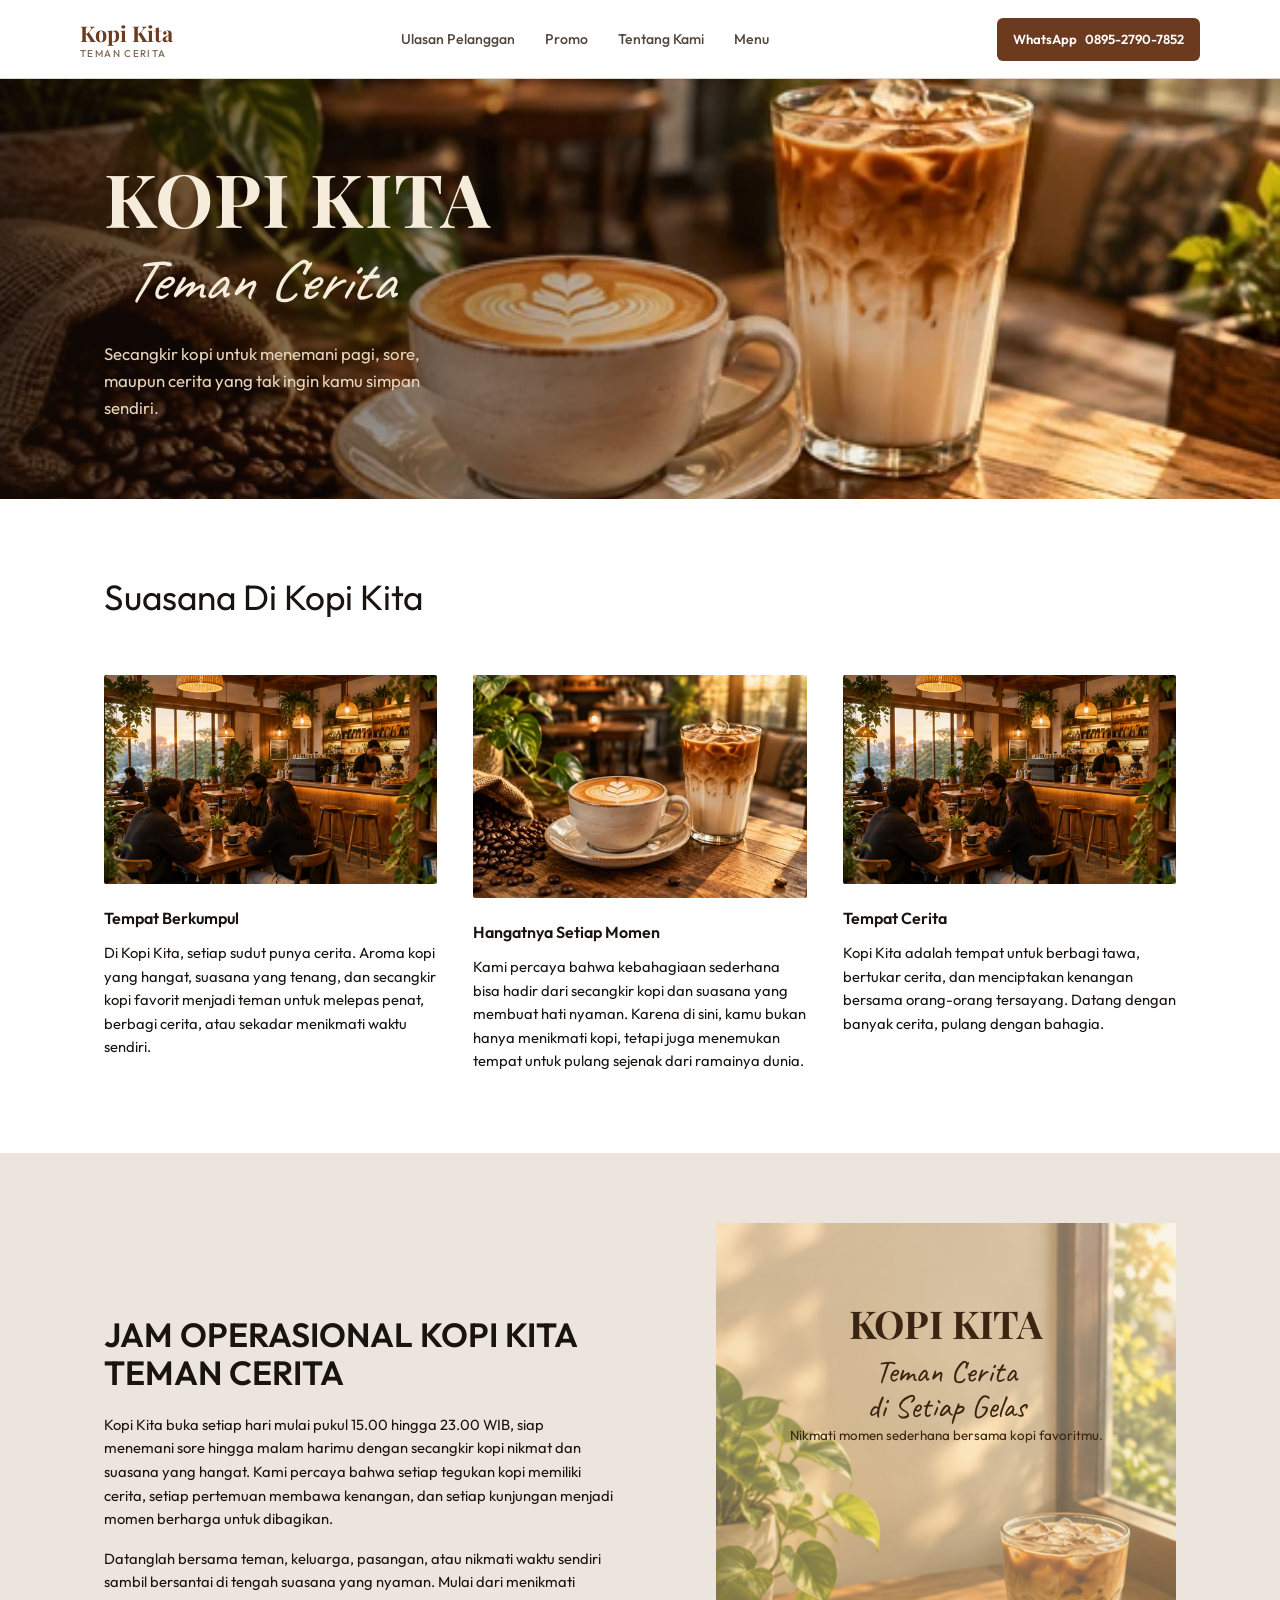
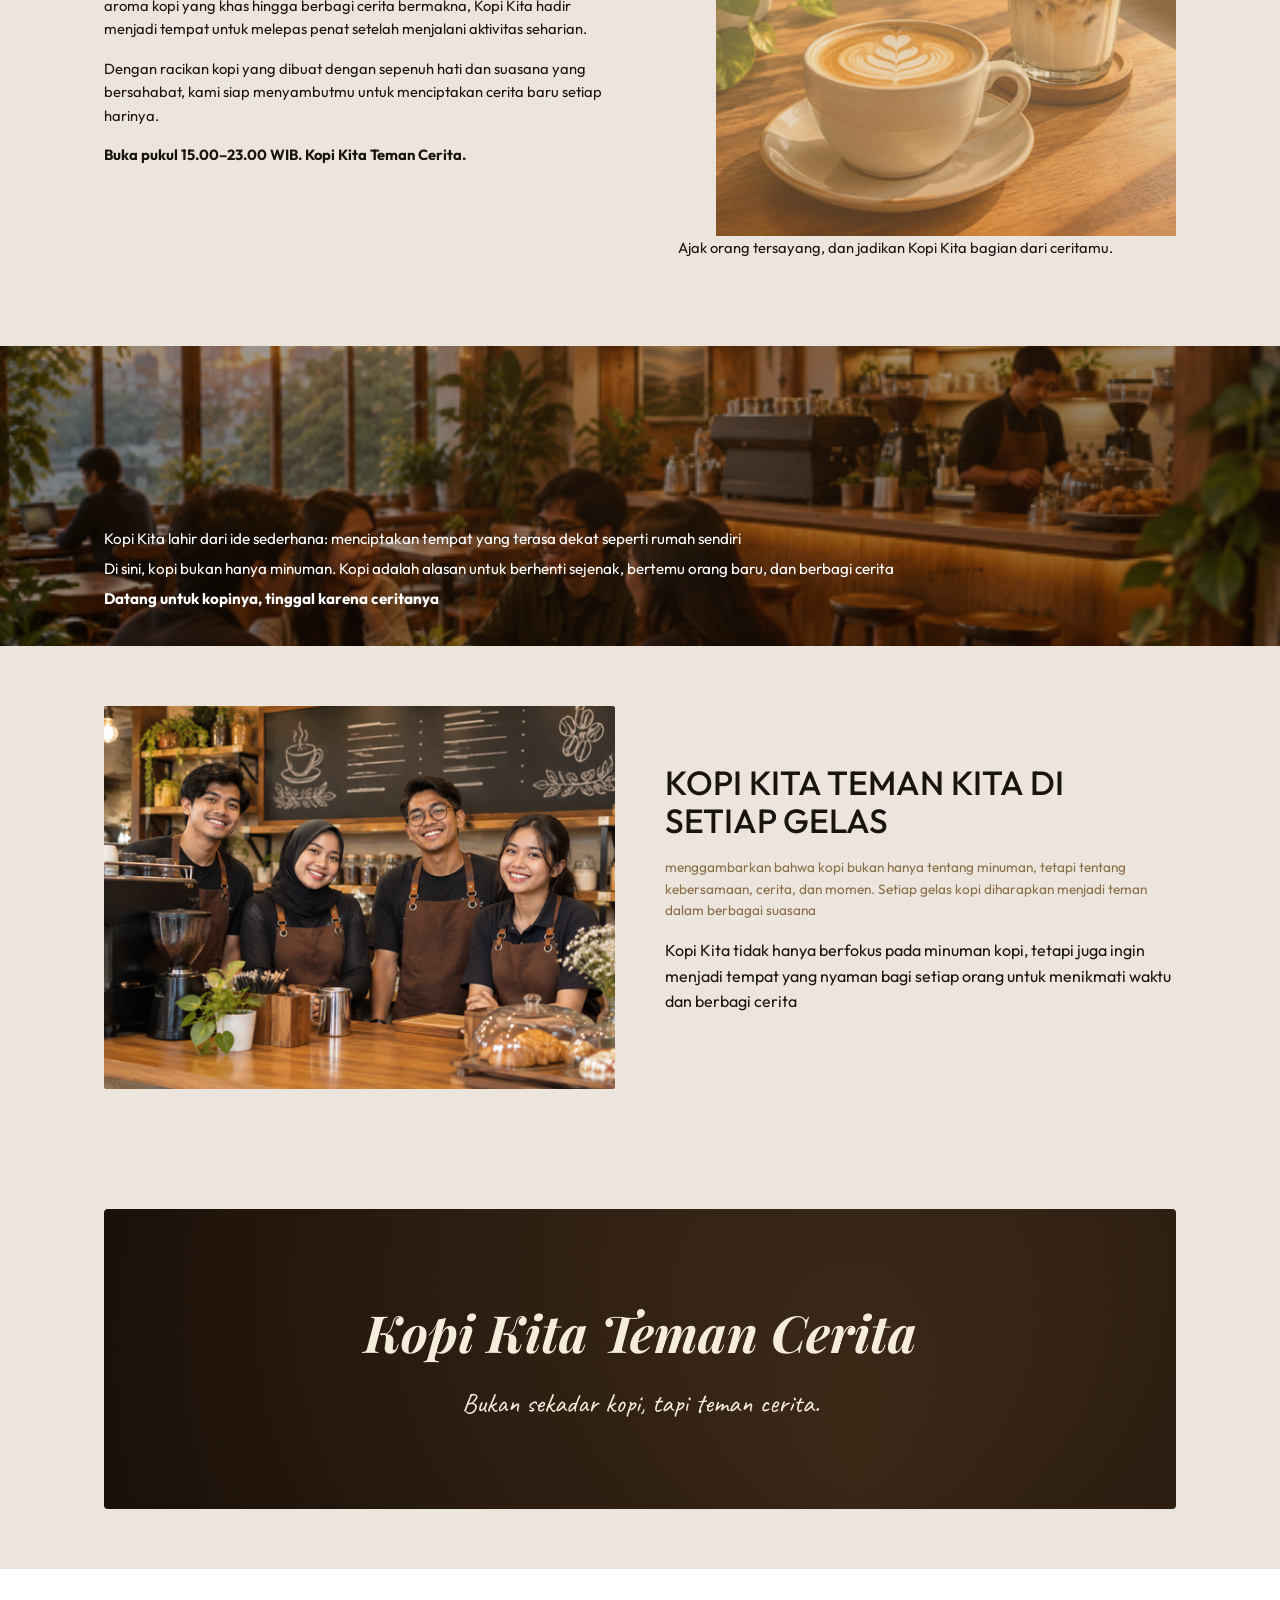
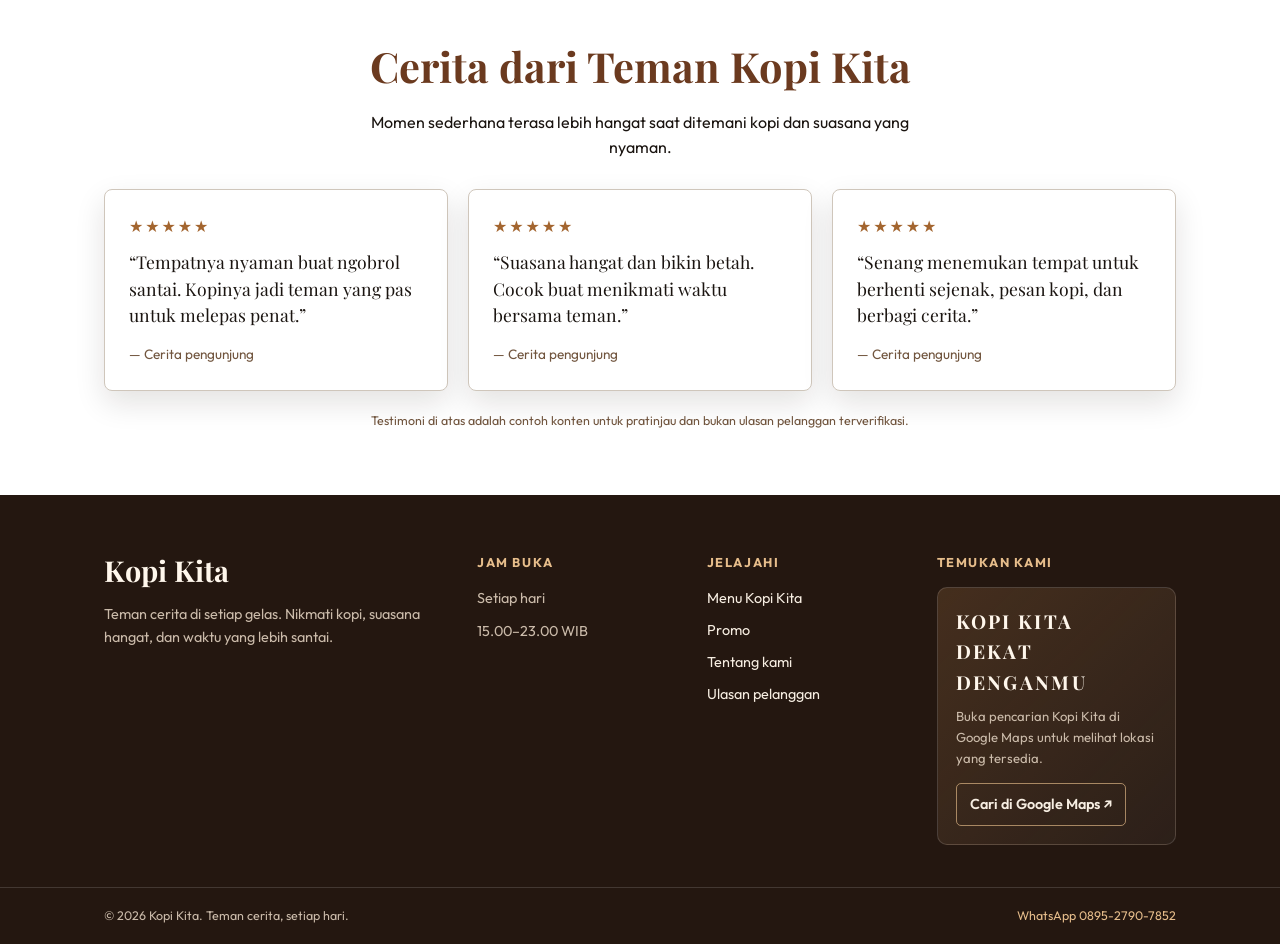
==== index.html @ 1ad18de4 "Add Kopi Kita website Co-authored-by: Copilot <223556219+Copilot@users.noreply.github.com>" ====
<!DOCTYPE html>
<html lang="id">
<head>
<meta charset="utf-8">
<meta name="viewport" content="width=device-width, initial-scale=1, viewport-fit=cover">
<title>Kopi Kita – Teman Cerita</title>
<link href="https://fonts.googleapis.com/css2?family=Outfit:wght@400;500;600&family=Playfair+Display:wght@600;700&family=Caveat:wght@500;600&display=swap" rel="stylesheet">
<style>
:root {
  --bg: #ffffff;
  --ink: #1a1410;
  --sand: #ebe5dd;
  --brown: #6b3a1f;
  --mocha: #a58a80;
  --cream: #f3ead8;
  --tan: #d9a65f;
  --line: #cfc6bb;
  --shadow: rgba(24, 13, 8, 0.12);
}

* {
  box-sizing: border-box;
}

html {
  scroll-behavior: smooth;
  scroll-padding-top: env(safe-area-inset-top, 0px);
}

body {
  margin: 0;
  background: var(--bg);
  color: var(--ink);
  font-family: 'Outfit', system-ui, sans-serif;
  line-height: 1.6;
}

a {
  color: inherit;
}

img {
  display: block;
  max-width: 100%;
}

.wrap {
  max-width: 1120px;
  margin: 0 auto;
  padding: 0 24px;
}

.site-header {
  position: sticky;
  top: 0;
  z-index: 20;
  padding: 0 24px;
  border-bottom: 1px solid rgba(207, 198, 187, 0.7);
  background: rgba(255, 255, 255, 0.96);
  box-shadow: 0 8px 24px rgba(35, 24, 16, 0.06);
  backdrop-filter: blur(14px);
}

.header-inner {
  display: flex;
  align-items: center;
  justify-content: space-between;
  gap: 28px;
  max-width: 1120px;
  min-height: 78px;
  margin: 0 auto;
}

.logo {
  color: var(--brown);
  font-family: 'Playfair Display', serif;
  font-size: 1.35rem;
  font-weight: 700;
  text-decoration: none;
  white-space: nowrap;
}

.logo span {
  display: block;
  margin-top: -5px;
  color: #806b57;
  font-family: 'Outfit', system-ui, sans-serif;
  font-size: 0.62rem;
  font-weight: 500;
  letter-spacing: 0.14em;
  text-transform: uppercase;
}

.site-nav {
  display: flex;
  align-items: center;
  justify-content: center;
  gap: 6px;
}

.site-nav a {
  padding: 9px 12px;
  border-radius: 6px;
  color: #51463c;
  font-size: 0.88rem;
  font-weight: 500;
  text-decoration: none;
  transition: background-color 180ms ease, color 180ms ease;
}

.site-nav a:hover,
.site-nav a:focus-visible {
  background: #f3eadf;
  color: var(--brown);
}

.header-contact {
  display: inline-flex;
  align-items: center;
  justify-content: center;
  gap: 8px;
  padding: 11px 16px;
  border-radius: 6px;
  background: var(--brown);
  color: #fff;
  font-size: 0.82rem;
  font-weight: 600;
  text-decoration: none;
  white-space: nowrap;
  transition: background-color 180ms ease, transform 180ms ease;
}

.header-contact:hover {
  transform: translateY(-2px);
  background: #4a2918;
}

.header-contact:focus-visible,
.site-nav a:focus-visible {
  outline: 3px solid #d9a65f;
  outline-offset: 3px;
}

.hero {
  min-height: 420px;
  display: flex;
  align-items: center;
  color: #f6ecdc;
  position: relative;
  overflow: hidden;
  background: radial-gradient(ellipse at 78% 45%, #c98e55 0, transparent 28%), radial-gradient(ellipse at 90% 80%, #3c2512 0, transparent 35%), linear-gradient(100deg, #2a1a0f 0%, #4a2d18 45%, #7a4d2a 100%);
}

.hero .bg {
  animation: hero-drift 24s ease-in-out infinite alternate;
}

.hero::after {
  content: "";
  position: absolute;
  inset: 0;
  background: linear-gradient(90deg, rgba(20, 10, 5, 0.78), transparent 70%);
}

.hero .bg {
  position: absolute;
  inset: 0;
  width: 100%;
  height: 100%;
  object-fit: cover;
}

.hero .wrap {
  position: relative;
  z-index: 1;
  width: 100%;
}

.hero h1 {
  font-family: 'Playfair Display', serif;
  font-size: clamp(2.6rem, 7vw, 4.6rem);
  margin: 0;
  letter-spacing: 0.02em;
  line-height: 1.1;
}

.hero .script {
  font-family: 'Caveat', cursive;
  font-size: clamp(2.2rem, 6vw, 3.8rem);
  margin: -6px 0 12px 20px;
  font-style: italic;
}

.hero p {
  max-width: 340px;
  margin: 0;
  color: #e6d4bb;
  font-size: 1.05rem;
}

.suasana {
  padding: 70px 0 80px;
}

.suasana h2 {
  font-size: 2.2rem;
  font-weight: 400;
  margin: 0 0 50px;
}

.cols {
  display: grid;
  grid-template-columns: repeat(3, minmax(0, 1fr));
  gap: 36px;
  align-items: start;
}

.ph {
  aspect-ratio: 16 / 10;
  border-radius: 2px;
  background: linear-gradient(135deg, #2d1d12, #6a4222 55%, #b27a44);
  display: flex;
  align-items: center;
  justify-content: center;
  color: #f1dcc0;
  font-family: 'Playfair Display', serif;
  font-weight: 700;
  font-size: 1.1rem;
  text-align: center;
  overflow: hidden;
  position: relative;
  transition: transform 280ms ease, box-shadow 280ms ease;
}

.cols article:hover .ph,
.tim .ph:hover {
  transform: translateY(-5px);
  box-shadow: 0 16px 34px rgba(35, 24, 16, 0.16);
}

.cols article:nth-child(2) .ph {
  aspect-ratio: 3 / 2;
}

.ph img {
  width: 100%;
  height: 100%;
  object-fit: cover;
}

.cols h3 {
  font-size: 1rem;
  font-weight: 600;
  margin: 22px 0 10px;
}

.cols p {
  margin: 0;
  font-size: 0.92rem;
}

.jam {
  background: var(--sand);
  padding: 70px 0;
}

.jam .wrap {
  display: grid;
  grid-template-columns: 1fr 1fr;
  gap: 50px;
  align-items: center;
}

.jam h2 {
  font-size: 2.1rem;
  line-height: 1.15;
  margin: 0 0 20px;
  font-weight: 600;
}

.jam p {
  margin: 0 0 16px;
  font-size: 0.92rem;
}

.poster {
  aspect-ratio: 3 / 4;
  max-width: 460px;
  margin-left: auto;
  display: flex;
  flex-direction: column;
  justify-content: flex-start;
  align-items: center;
  text-align: center;
  padding: 70px 30px 30px;
  color: #3a2412;
  background: radial-gradient(circle at 70% 25%, #fff4d4 0, transparent 40%), linear-gradient(180deg, #f6ead5, #e2c79a 60%, #b9814a);
  position: relative;
  overflow: hidden;
  transition: transform 280ms ease, box-shadow 280ms ease;
}

.poster:hover {
  transform: translateY(-5px) rotate(0.5deg);
  box-shadow: 0 18px 38px rgba(35, 24, 16, 0.18);
}

.poster > img {
  position: absolute;
  inset: 0;
  width: 100%;
  height: 100%;
  object-fit: cover;
  opacity: 0.55;
}

.poster > * {
  position: relative;
  z-index: 1;
}

.poster b {
  font-family: 'Playfair Display', serif;
  font-size: 2.4rem;
}

.poster i {
  font-family: 'Caveat', cursive;
  font-size: 2rem;
  line-height: 1.1;
  font-style: normal;
}

.cap {
  font-size: 0.7rem;
  text-align: center;
  max-width: 460px;
  margin: 12px 0 0 auto;
}

.banner {
  min-height: 300px;
  display: flex;
  align-items: flex-end;
  color: #fff;
  position: relative;
  overflow: hidden;
  background: linear-gradient(180deg, rgba(0, 0, 0, 0.2), rgba(0, 0, 0, 0.65)), linear-gradient(100deg, #1d130b, #5a3a1e 50%, #2a1a0f);
}

.banner > img {
  position: absolute;
  inset: 0;
  width: 100%;
  height: 100%;
  object-fit: cover;
  opacity: 0.55;
}

.banner .wrap {
  position: relative;
  z-index: 1;
  width: 100%;
  padding-bottom: 28px;
}

.banner p {
  margin: 6px 0;
  font-size: 0.95rem;
}

.tim {
  background: var(--sand);
  padding: 60px 0;
}

.tim .wrap {
  display: grid;
  grid-template-columns: 1fr 1fr;
  gap: 50px;
  align-items: center;
}

.tim .ph {
  aspect-ratio: 4 / 3;
  font-size: 1.5rem;
  background: linear-gradient(135deg, #3b2514, #8a5a30 60%, #d1a064);
}

.tim h2 {
  font-size: 2.1rem;
  line-height: 1.15;
  margin: 0 0 16px;
  font-weight: 500;
}

.tim .sub {
  color: #8a6d46;
  font-size: 0.85rem;
}

.quote {
  padding: 60px 0;
  background: var(--sand);
}

.quote .box {
  border-radius: 4px;
  min-height: 300px;
  display: flex;
  flex-direction: column;
  justify-content: center;
  align-items: center;
  text-align: center;
  color: #f6ecdc;
  padding: 30px;
  background: linear-gradient(rgba(20, 12, 6, 0.72), rgba(20, 12, 6, 0.8)), radial-gradient(circle at 70% 90%, #c98e55, #2a1a0f);
}

.quote h2 {
  font-family: 'Playfair Display', serif;
  font-style: italic;
  font-size: clamp(2rem, 5vw, 3.2rem);
  margin: 0;
}

.quote p {
  font-family: 'Caveat', cursive;
  font-size: 1.7rem;
  margin: 8px 0 0;
}

.testimonials {
  padding: 64px 0;
  background: var(--bg);
}

.testimonials h2 {
  margin: 0 0 10px;
  color: var(--brown);
  font-family: 'Playfair Display', serif;
  font-size: clamp(1.8rem, 4vw, 2.6rem);
  text-align: center;
}

.testimonials-intro {
  max-width: 600px;
  margin: 0 auto 28px;
  text-align: center;
}

.testimonials-grid {
  display: grid;
  grid-template-columns: repeat(3, minmax(0, 1fr));
  gap: 20px;
}

.testimonial-card {
  padding: 24px;
  border: 1px solid var(--line);
  border-radius: 8px;
  background: var(--bg);
  box-shadow: 0 12px 30px var(--shadow);
  transition: transform 220ms ease, box-shadow 220ms ease;
}

.testimonial-card:hover {
  transform: translateY(-6px);
  box-shadow: 0 18px 38px rgba(24, 13, 8, 0.16);
}

.testimonial-stars {
  margin: 0 0 10px;
  color: #a3652f;
  letter-spacing: 0.12em;
}

.testimonial-card blockquote {
  margin: 0;
  font-family: 'Playfair Display', serif;
  font-size: 1.1rem;
  line-height: 1.5;
}

.testimonial-author {
  margin: 16px 0 0;
  color: #71553e;
  font-size: 0.85rem;
}

.testimonial-note {
  margin: 20px 0 0;
  color: #71553e;
  font-size: 0.78rem;
  text-align: center;
}

footer {
  background: #241710;
  color: #f7eee2;
  padding: 52px 0 0;
}

.footer-main {
  display: grid;
  grid-template-columns: 1.4fr 0.8fr 0.8fr 1fr;
  gap: 38px;
  padding-bottom: 42px;
}

.footer-brand h2 {
  margin: 0;
  color: #fff7ec;
  font-family: 'Playfair Display', serif;
  font-size: 1.8rem;
}

.footer-brand p,
.footer-column p {
  margin: 10px 0 0;
  color: #cbbbaa;
  font-size: 0.9rem;
}

.footer-column h3 {
  margin: 5px 0 14px;
  color: #e6bd8b;
  font-size: 0.8rem;
  letter-spacing: 0.12em;
  text-transform: uppercase;
}

.footer-column a {
  display: block;
  width: fit-content;
  margin-top: 9px;
  color: #f7eee2;
  font-size: 0.9rem;
  text-decoration: none;
}

.footer-column a:hover,
.footer-bottom a:hover {
  color: #e6bd8b;
  text-decoration: underline;
  text-underline-offset: 3px;
}

.map-card {
  position: relative;
  padding: 18px;
  border: 1px solid rgba(255, 255, 255, 0.14);
  border-radius: 10px;
  background: linear-gradient(135deg, rgba(201, 142, 85, 0.2), rgba(255, 255, 255, 0.04));
}

.map-card h3 {
  margin: 0;
  color: #fff7ec;
  font-family: 'Playfair Display', serif;
  font-size: 1.2rem;
}

.map-card p {
  margin: 8px 0 14px;
  color: #cbbbaa;
  font-size: 0.82rem;
}

.map-link {
  display: inline-flex;
  align-items: center;
  gap: 7px;
  padding: 9px 13px;
  border: 1px solid rgba(230, 189, 139, 0.65);
  border-radius: 5px;
  color: #ffe0b5;
  text-decoration: none;
  font-size: 0.82rem;
  font-weight: 600;
}

.map-link:hover {
  background: rgba(230, 189, 139, 0.12);
}

.footer-bottom {
  border-top: 1px solid rgba(255, 255, 255, 0.14);
  padding: 18px 0;
  color: #cbbbaa;
  font-size: 0.78rem;
}

.footer-bottom .wrap {
  display: flex;
  justify-content: space-between;
  gap: 12px;
  flex-wrap: wrap;
}

.footer-bottom p {
  margin: 0;
}

.footer-bottom a {
  color: #e6bd8b;
  text-decoration: none;
}

@keyframes hero-drift {
  from {
    transform: scale(1);
  }
  to {
    transform: scale(1.07);
  }
}

.motion-ready [data-reveal] {
  opacity: 0;
  transform: translateY(24px);
  transition: opacity 650ms ease, transform 650ms cubic-bezier(0.2, 0.7, 0.2, 1);
}

.motion-ready [data-reveal].is-visible {
  opacity: 1;
  transform: translateY(0);
}

.motion-ready .testimonials-grid [data-reveal]:nth-child(2) {
  transition-delay: 100ms;
}

.motion-ready .testimonials-grid [data-reveal]:nth-child(3) {
  transition-delay: 200ms;
}

@media (max-width: 820px) {
  .cols,
  .jam .wrap,
  .tim .wrap,
  .testimonials-grid {
    grid-template-columns: 1fr;
  }

  .poster,
  .cap {
    margin-inline: auto;
  }

  .footer-main {
    grid-template-columns: repeat(2, minmax(0, 1fr));
    gap: 30px 24px;
  }

  .header-inner {
    min-height: 72px;
    gap: 12px 20px;
    flex-wrap: wrap;
    padding: 12px 0;
  }

  .site-header {
    padding: 0 20px;
  }

  .site-nav {
    order: 3;
    width: 100%;
    justify-content: flex-start;
    overflow-x: auto;
    padding-bottom: 2px;
  }

  .site-nav a {
    flex: 0 0 auto;
  }
}

@media (max-width: 520px) {
  footer {
    padding-top: 38px;
  }

  .footer-main {
    grid-template-columns: 1fr;
    gap: 26px;
  }

  .footer-bottom .wrap {
    flex-direction: column;
  }

  .header-inner {
    gap: 8px;
  }

  .logo {
    font-size: 1.2rem;
  }

  .header-contact {
    padding: 9px 12px;
    font-size: 0.76rem;
  }

  .site-nav {
    gap: 2px;
    margin: 0 -4px;
    flex-wrap: wrap;
    overflow: visible;
  }

  .site-nav a {
    padding: 7px 8px;
    font-size: 0.76rem;
  }
}

@media (prefers-reduced-motion: reduce) {
  *,
  *::before,
  *::after {
    scroll-behavior: auto !important;
    animation-duration: 0.01ms !important;
    animation-iteration-count: 1 !important;
    transition-duration: 0.01ms !important;
  }

  .motion-ready [data-reveal] {
    opacity: 1;
    transform: none;
  }
}
</style>

</head>
<body>
<svg width="0" height="0" style="position:absolute" aria-hidden="true"><defs><linearGradient id="warm" x1="0" y1="0" x2="1" y2="1"><stop offset="0" stop-color="#f8ebd2"/><stop offset="1" stop-color="#d9a867"/></linearGradient><linearGradient id="wood" x1="0" y1="0" x2="0" y2="1"><stop offset="0" stop-color="#b87a42"/><stop offset="1" stop-color="#6b3f1e"/></linearGradient><linearGradient id="dk" x1="0" y1="0" x2="0" y2="1"><stop offset="0" stop-color="#2a1a0f"/><stop offset="1" stop-color="#5a3a1e"/></linearGradient></defs>
<symbol id="cup" viewBox="0 0 400 200"><ellipse cx="160" cy="178" rx="105" ry="16" fill="#efe3cf"/><path d="M85 100h150c0 52-28 76-75 76s-75-24-75-76z" fill="#f6ecdc"/><path d="M235 115c36-6 38 36 0 40" fill="none" stroke="#f6ecdc" stroke-width="10"/><ellipse cx="160" cy="100" rx="75" ry="13" fill="#8a5430"/><ellipse cx="160" cy="100" rx="38" ry="6" fill="#ecd3ab"/><path d="M130 80c-12-18 12-26 0-46M170 80c-12-18 12-26 0-46" fill="none" stroke="#fff" stroke-opacity=".55" stroke-width="5" stroke-linecap="round"/><rect x="290" y="45" width="70" height="130" rx="9" fill="#e9d2b0" fill-opacity=".9"/><rect x="290" y="95" width="70" height="80" rx="9" fill="#9a5f33"/><rect x="300" y="58" width="22" height="22" rx="4" fill="#fff" fill-opacity=".55"/><rect x="328" y="72" width="20" height="20" rx="4" fill="#fff" fill-opacity=".45"/><path d="M340 45l12-40" stroke="#3b2210" stroke-width="6"/><g fill="#3b2210"><ellipse cx="40" cy="185" rx="14" ry="9" transform="rotate(-20 40 185)"/><ellipse cx="68" cy="194" rx="14" ry="9" transform="rotate(25 68 194)"/><ellipse cx="380" cy="190" rx="14" ry="9" transform="rotate(10 380 190)"/></g></symbol>
<symbol id="cafe" viewBox="0 0 400 250" preserveAspectRatio="xMidYMid slice"><rect width="400" height="250" fill="url(#dk)"/><rect x="20" y="70" width="110" height="5" fill="#a06a38"/><rect x="20" y="105" width="110" height="5" fill="#a06a38"/><g fill="#d9a65f"><rect x="28" y="52" width="10" height="18"/><rect x="48" y="56" width="10" height="14"/><rect x="80" y="50" width="12" height="20"/><rect x="34" y="88" width="12" height="17"/><rect x="96" y="86" width="12" height="19"/></g><g stroke="#c98e55"><path d="M180 0v40M260 0v55M340 0v35"/></g><g fill="#ffd98a"><circle cx="180" cy="46" r="10"/><circle cx="260" cy="61" r="10"/><circle cx="340" cy="41" r="10"/></g><g fill="#ffd98a" opacity=".18"><circle cx="180" cy="46" r="32"/><circle cx="260" cy="61" r="32"/><circle cx="340" cy="41" r="32"/></g><g fill="#3f7a45"><circle cx="380" cy="110" r="28"/><circle cx="20" cy="150" r="22"/></g><rect y="200" width="400" height="50" fill="url(#wood)"/><g fill="#8a5a30"><rect x="60" y="165" width="90" height="8"/><rect x="250" y="170" width="90" height="8"/></g><g fill="#2a1a12"><circle cx="90" cy="135" r="12"/><rect x="76" y="148" width="28" height="26" rx="10"/><circle cx="125" cy="140" r="11"/><rect x="112" y="152" width="26" height="22" rx="10"/><circle cx="285" cy="140" r="12"/><rect x="271" y="153" width="28" height="24" rx="10"/><circle cx="318" cy="143" r="11"/><rect x="305" y="155" width="26" height="22" rx="10"/></g></symbol>
<symbol id="team" viewBox="0 0 400 300"><rect width="400" height="300" fill="#c99a62"/><rect x="280" y="30" width="100" height="90" rx="4" fill="#2a1a12"/><text x="330" y="80" text-anchor="middle" fill="#f1dcc0" font-size="16" font-family="Playfair Display,serif">Kopi Kita</text><rect x="20" y="40" width="90" height="70" fill="#8a5a30"/><path d="M45 195h-1a60 60 0 0 1 120-0h-1" fill="none"/><circle cx="100" cy="160" r="28" fill="#e8b98f"/><path d="M72 155a28 26 0 0 1 56 0c-10-8-46-8-56 0z" fill="#1d140e"/><circle cx="200" cy="155" r="32" fill="#1d140e"/><circle cx="200" cy="160" r="24" fill="#e8b98f"/><circle cx="300" cy="160" r="28" fill="#e0ac80"/><path d="M272 155a28 26 0 0 1 56 0c-10-8-46-8-56 0z" fill="#1d140e"/><g fill="#3b2a20"><rect x="62" y="192" width="76" height="90" rx="22"/><rect x="160" y="192" width="80" height="90" rx="22"/><rect x="262" y="192" width="76" height="90" rx="22"/></g><rect y="245" width="400" height="55" fill="url(#wood)"/></symbol></svg>
<header class="site-header">
  <div class="header-inner">
    <a class="logo" href="index.html">Kopi Kita<span>Teman Cerita</span></a>
    <nav class="site-nav" aria-label="Navigasi utama">
      <a href="ulasan.html">Ulasan Pelanggan</a>
      <a href="promo.html">Promo</a>
      <a href="tentang.html">Tentang Kami</a>
      <a href="menu.html">Menu</a>
    </nav>
    <a class="header-contact" href="https://wa.me/6289527907852?text=Halo%20Kopi%20Kita" target="_blank" rel="noreferrer">WhatsApp <span>0895-2790-7852</span></a>
  </div>
</header>

<section class="hero"><img class="bg" src="images/hero.jpg" alt="Kopi Kita" loading="lazy" onerror="this.style.display='none'"><div class="wrap" data-reveal>
  <h1>KOPI KITA</h1>
  <div class="script">Teman Cerita</div>
  <p>Secangkir kopi untuk menemani pagi, sore, maupun cerita yang tak ingin kamu simpan sendiri.</p>
</div></section>

<section class="suasana"><div class="wrap">
  <h2 data-reveal>Suasana Di Kopi Kita</h2>
  <div class="cols">
    <article data-reveal><div class="ph"><img src="images/cafe.jpg" alt="Kopi Kita" loading="lazy" onerror="this.style.display='none'"></div><h3>Tempat Berkumpul</h3><p>Di Kopi Kita, setiap sudut punya cerita. Aroma kopi yang hangat, suasana yang tenang, dan secangkir kopi favorit menjadi teman untuk melepas penat, berbagi cerita, atau sekadar menikmati waktu sendiri.</p></article>
    <article data-reveal><div class="ph"><img src="images/hero.jpg" alt="Kopi Kita" loading="lazy" onerror="this.style.display='none'"></div><h3>Hangatnya Setiap Momen</h3><p>Kami percaya bahwa kebahagiaan sederhana bisa hadir dari secangkir kopi dan suasana yang membuat hati nyaman. Karena di sini, kamu bukan hanya menikmati kopi, tetapi juga menemukan tempat untuk pulang sejenak dari ramainya dunia.</p></article>
    <article data-reveal><div class="ph"><img src="images/cafe.jpg" alt="Kopi Kita" loading="lazy" onerror="this.style.display='none'"></div><h3>Tempat Cerita</h3><p>Kopi Kita adalah tempat untuk berbagi tawa, bertukar cerita, dan menciptakan kenangan bersama orang-orang tersayang. Datang dengan banyak cerita, pulang dengan bahagia.</p></article>
  </div>
</div></section>

<section class="jam"><div class="wrap">
  <div data-reveal>
    <h2>JAM OPERASIONAL KOPI KITA TEMAN CERITA</h2>
    <p>Kopi Kita buka setiap hari mulai pukul 15.00 hingga 23.00 WIB, siap menemani sore hingga malam harimu dengan secangkir kopi nikmat dan suasana yang hangat. Kami percaya bahwa setiap tegukan kopi memiliki cerita, setiap pertemuan membawa kenangan, dan setiap kunjungan menjadi momen berharga untuk dibagikan.</p>
    <p>Datanglah bersama teman, keluarga, pasangan, atau nikmati waktu sendiri sambil bersantai di tengah suasana yang nyaman. Mulai dari menikmati aroma kopi yang khas hingga berbagi cerita bermakna, Kopi Kita hadir menjadi tempat untuk melepas penat setelah menjalani aktivitas seharian.</p>
    <p>Dengan racikan kopi yang dibuat dengan sepenuh hati dan suasana yang bersahabat, kami siap menyambutmu untuk menciptakan cerita baru setiap harinya.</p>
    <p><b>Buka pukul 15.00–23.00 WIB. Kopi Kita Teman Cerita.</b></p>
  </div>
  <div data-reveal>
    <div class="poster"><img src="images/poster.jpg" alt="Kopi Kita" loading="lazy" onerror="this.style.display='none'"><b>KOPI KITA</b><i>Teman Cerita<br>di Setiap Gelas</i><small>Nikmati momen sederhana bersama kopi favoritmu.</small></div>
    <p class="cap">Ajak orang tersayang, dan jadikan Kopi Kita bagian dari ceritamu.</p>
  </div>
</div></section>

<section class="banner"><img src="images/cafe.jpg" alt="Kopi Kita" loading="lazy" onerror="this.style.display='none'"><div class="wrap" data-reveal>
  <p>Kopi Kita lahir dari ide sederhana: menciptakan tempat yang terasa dekat seperti rumah sendiri</p>
  <p>Di sini, kopi bukan hanya minuman. Kopi adalah alasan untuk berhenti sejenak, bertemu orang baru, dan berbagi cerita</p>
  <p><b>Datang untuk kopinya, tinggal karena ceritanya</b></p>
</div></section>

<section class="tim"><div class="wrap">
  <div class="ph" data-reveal><img src="images/team.jpg" alt="Kopi Kita" loading="lazy" onerror="this.style.display='none'"></div>
  <div data-reveal>
    <h2>KOPI KITA TEMAN KITA DI SETIAP GELAS</h2>
    <p class="sub">menggambarkan bahwa kopi bukan hanya tentang minuman, tetapi tentang kebersamaan, cerita, dan momen. Setiap gelas kopi diharapkan menjadi teman dalam berbagai suasana</p>
    <p>Kopi Kita tidak hanya berfokus pada minuman kopi, tetapi juga ingin menjadi tempat yang nyaman bagi setiap orang untuk menikmati waktu dan berbagi cerita</p>
  </div>
</div></section>

<section class="quote"><div class="wrap"><div class="box" data-reveal>
  <h2>Kopi Kita Teman Cerita</h2>
  <p>Bukan sekadar kopi, tapi teman cerita.</p>
</div></div></section>

<section class="testimonials" aria-labelledby="testimonials-title">
  <div class="wrap">
    <h2 id="testimonials-title">Cerita dari Teman Kopi Kita</h2>
    <p class="testimonials-intro">Momen sederhana terasa lebih hangat saat ditemani kopi dan suasana yang nyaman.</p>
    <div class="testimonials-grid">
      <article class="testimonial-card" data-reveal>
        <p class="testimonial-stars" aria-label="Lima bintang">★★★★★</p>
        <blockquote>“Tempatnya nyaman buat ngobrol santai. Kopinya jadi teman yang pas untuk melepas penat.”</blockquote>
        <p class="testimonial-author">— Cerita pengunjung</p>
      </article>
      <article class="testimonial-card" data-reveal>
        <p class="testimonial-stars" aria-label="Lima bintang">★★★★★</p>
        <blockquote>“Suasana hangat dan bikin betah. Cocok buat menikmati waktu bersama teman.”</blockquote>
        <p class="testimonial-author">— Cerita pengunjung</p>
      </article>
      <article class="testimonial-card" data-reveal>
        <p class="testimonial-stars" aria-label="Lima bintang">★★★★★</p>
        <blockquote>“Senang menemukan tempat untuk berhenti sejenak, pesan kopi, dan berbagi cerita.”</blockquote>
        <p class="testimonial-author">— Cerita pengunjung</p>
      </article>
    </div>
    <p class="testimonial-note">Testimoni di atas adalah contoh konten untuk pratinjau dan bukan ulasan pelanggan terverifikasi.</p>
  </div>
</section>

<footer>
  <div class="wrap footer-main">
    <div class="footer-brand">
      <h2>Kopi Kita</h2>
      <p>Teman cerita di setiap gelas. Nikmati kopi, suasana hangat, dan waktu yang lebih santai.</p>
    </div>
    <div class="footer-column">
      <h3>Jam buka</h3>
      <p>Setiap hari</p>
      <p>15.00–23.00 WIB</p>
    </div>
    <div class="footer-column">
      <h3>Jelajahi</h3>
      <a href="menu.html">Menu Kopi Kita</a>
      <a href="promo.html">Promo</a>
      <a href="tentang.html">Tentang kami</a>
      <a href="ulasan.html">Ulasan pelanggan</a>
    </div>
    <div class="footer-column">
      <h3>Temukan kami</h3>
      <div class="map-card">
        <h3>Kopi Kita dekat denganmu</h3>
        <p>Buka pencarian Kopi Kita di Google Maps untuk melihat lokasi yang tersedia.</p>
        <a class="map-link" href="https://www.google.com/maps/search/?api=1&amp;query=Kopi+Kita" target="_blank" rel="noreferrer">Cari di Google Maps <span aria-hidden="true">↗</span></a>
      </div>
    </div>
  </div>

  <div class="footer-bottom">
    <div class="wrap">
      <p>© 2026 Kopi Kita. Teman cerita, setiap hari.</p>
      <a href="https://wa.me/6289527907852" target="_blank" rel="noreferrer">WhatsApp 0895-2790-7852</a>
    </div>
  </div>
</footer>
<script>
  if ('IntersectionObserver' in window && !window.matchMedia('(prefers-reduced-motion: reduce)').matches) {
    document.documentElement.classList.add('motion-ready');
    const revealObserver = new IntersectionObserver((entries, observer) => {
      entries.forEach((entry) => {
        if (entry.isIntersecting) {
          entry.target.classList.add('is-visible');
          observer.unobserve(entry.target);
        }
      });
    }, { threshold: 0.12 });
    document.querySelectorAll('[data-reveal]').forEach((element) => revealObserver.observe(element));
  }
</script>
</body>
</html>
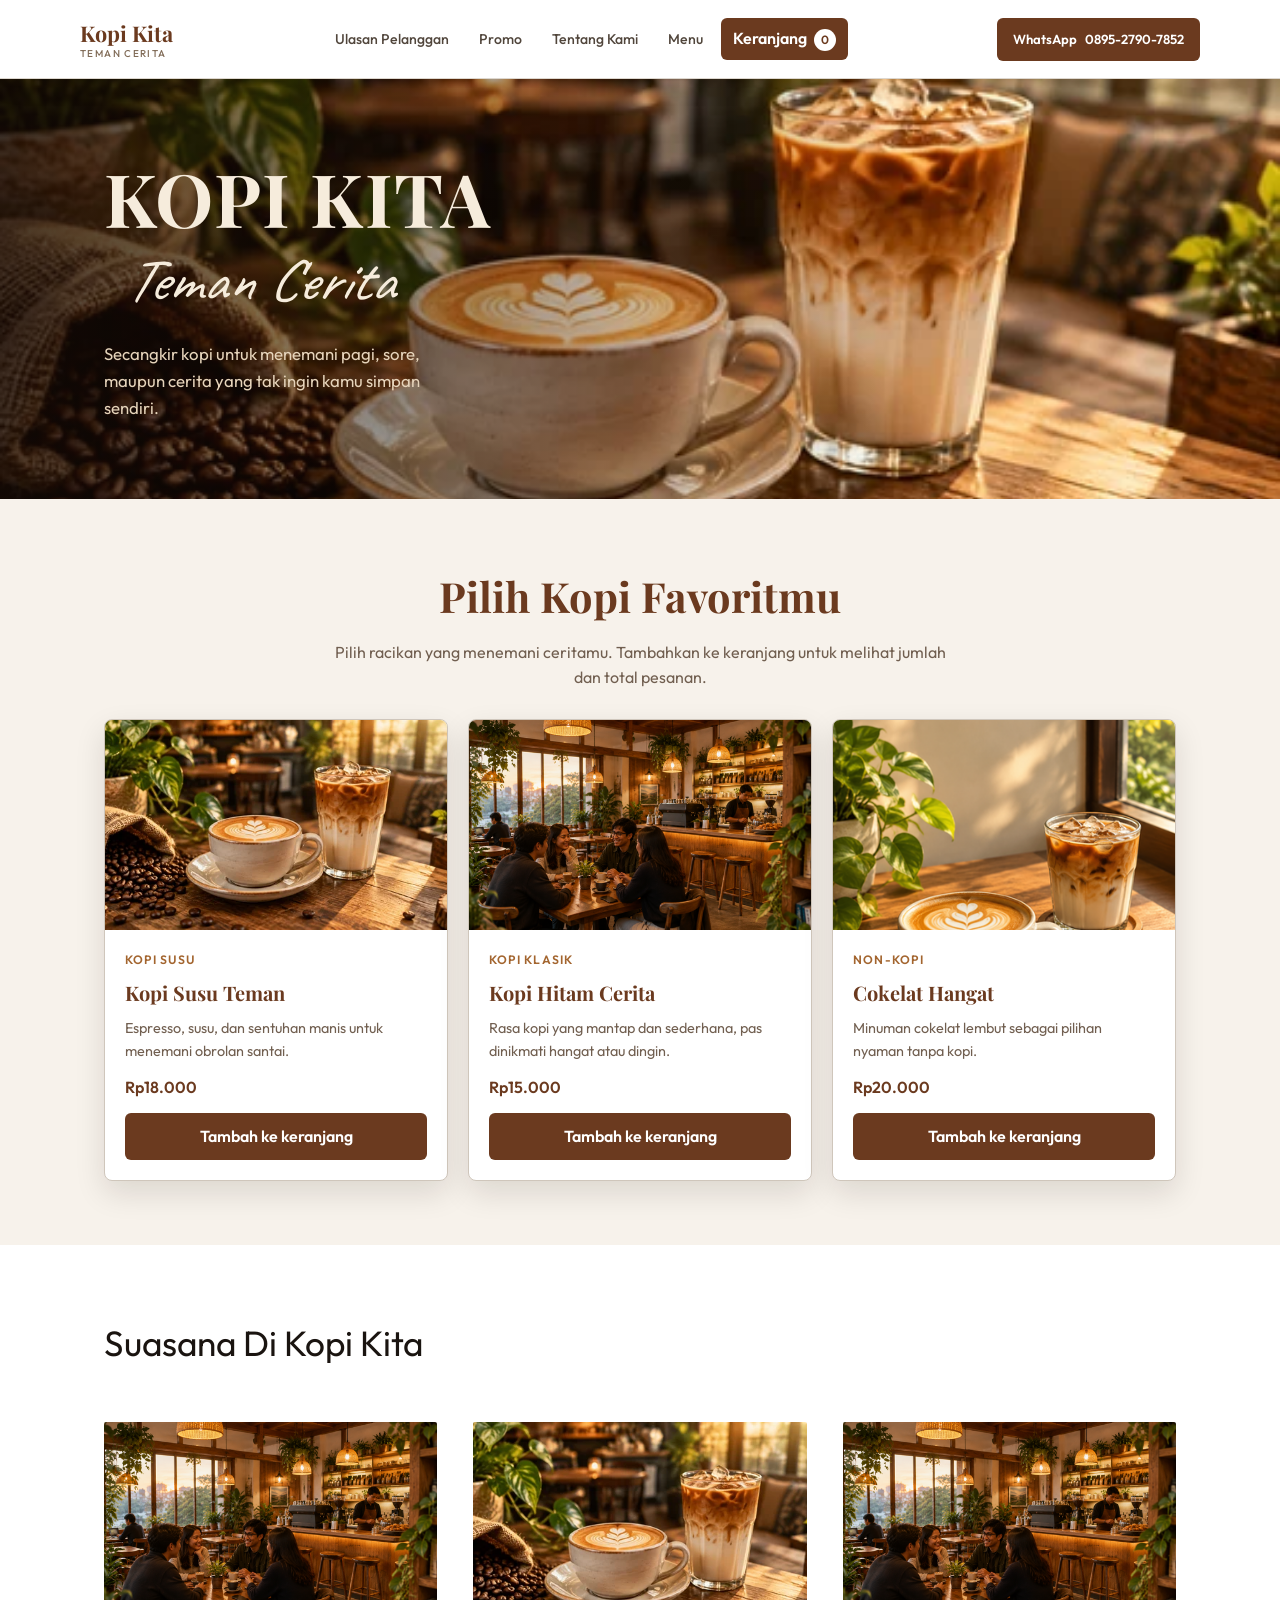
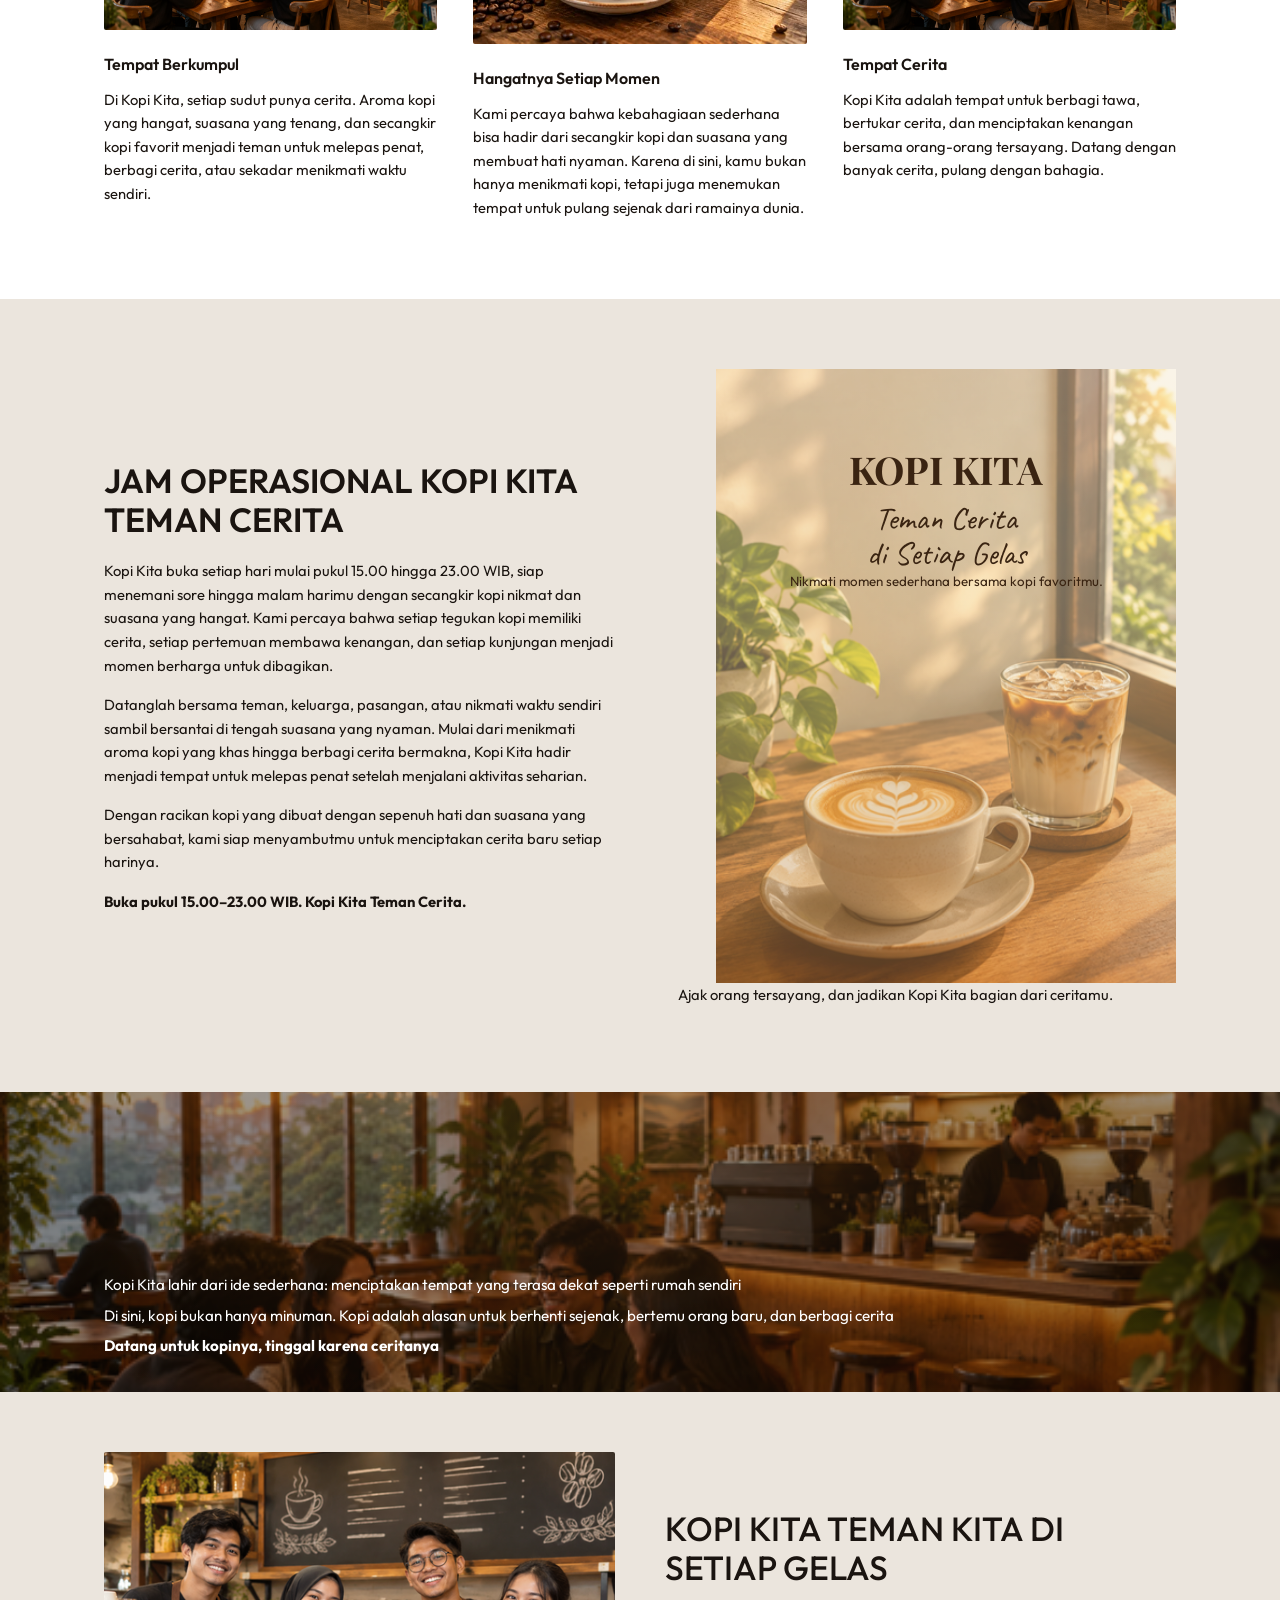
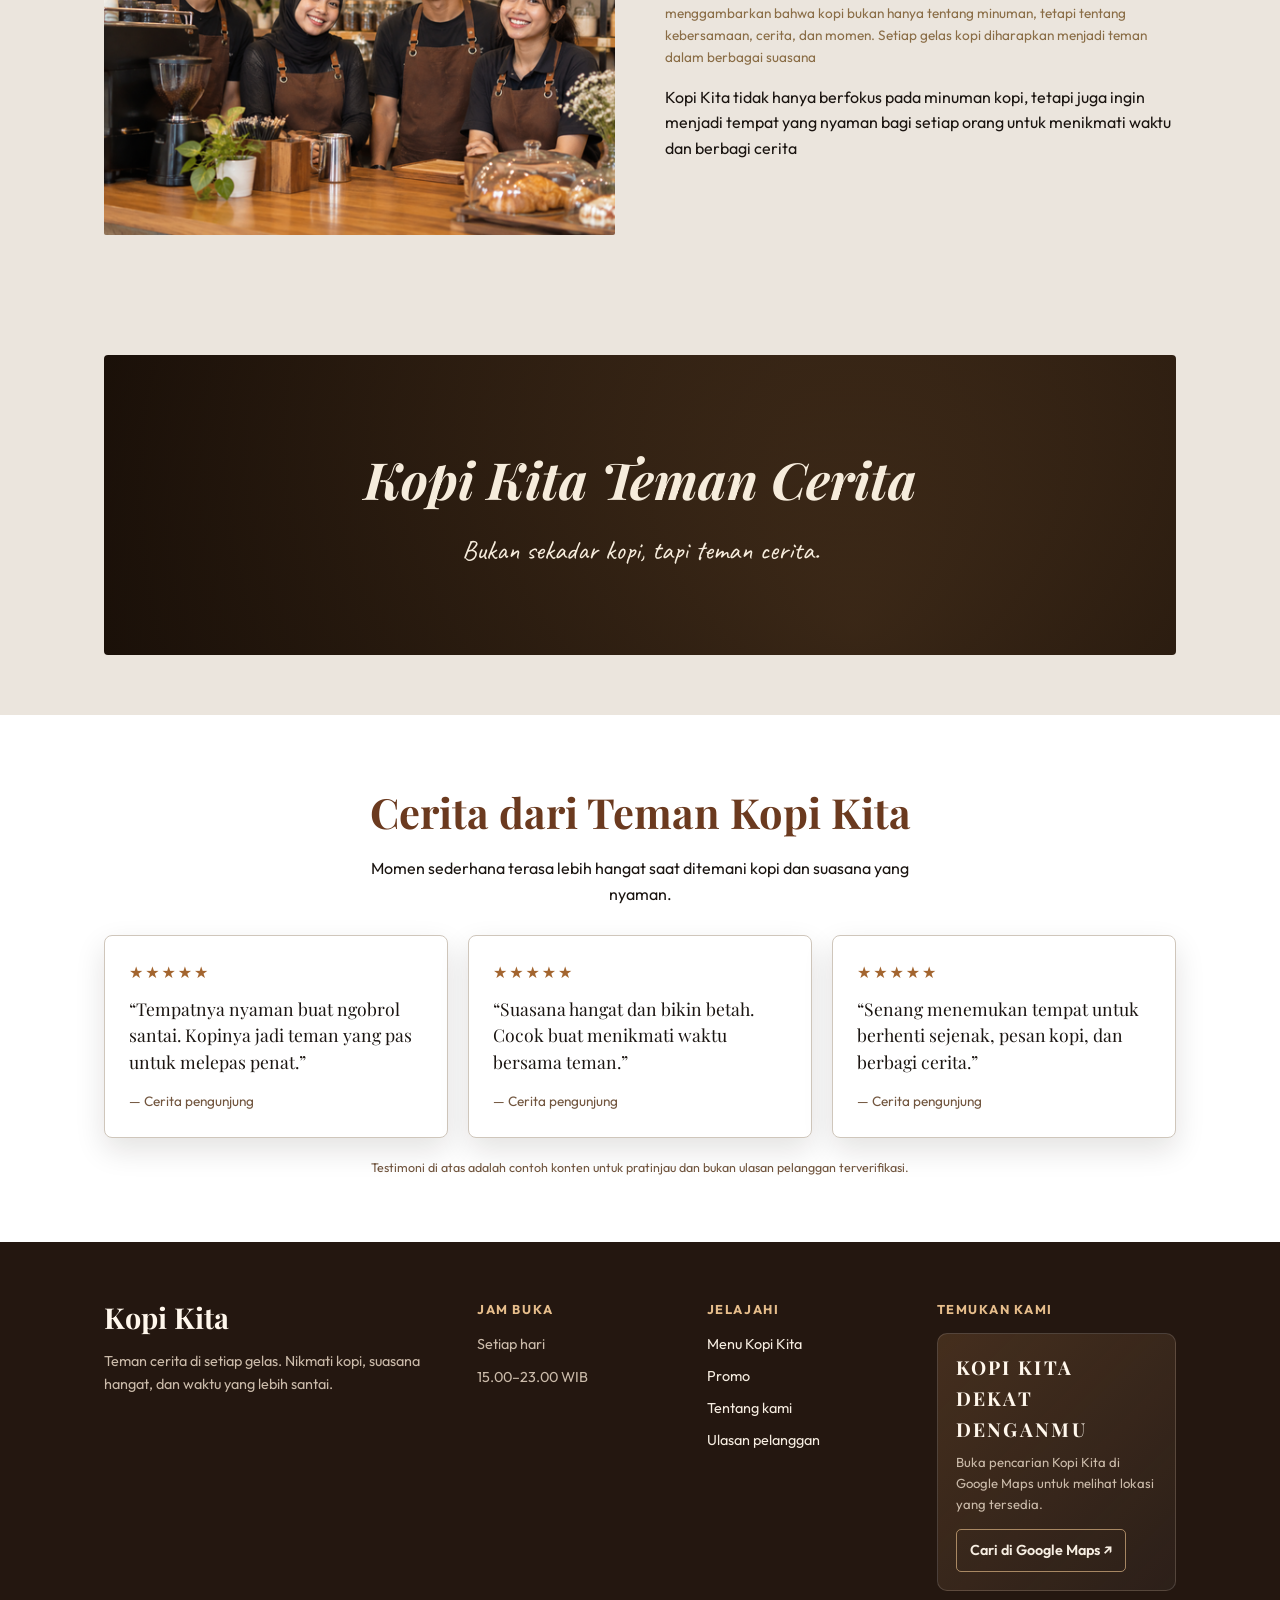
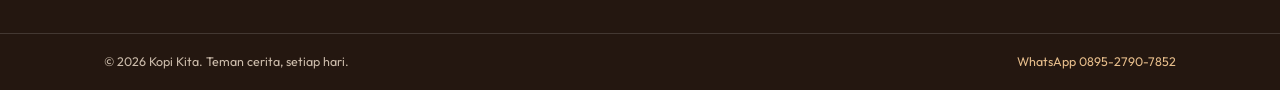
==== commit 56423e3f: "Add homepage coffee menu and cart Co-authored-by: Copilot <223556219+Copilot@users.noreply.github.co" ====
--- a/index.html
+++ b/index.html
@@ -435,6 +435,271 @@
   background: var(--bg);
 }
 
+.home-cart-button,
+.home-add-to-cart,
+.home-checkout-button {
+  border: 0;
+  border-radius: 6px;
+  background: var(--brown);
+  color: #fff;
+  cursor: pointer;
+  font: inherit;
+  font-weight: 600;
+}
+
+.home-cart-button {
+  padding: 8px 12px;
+  white-space: nowrap;
+}
+
+.home-cart-count {
+  display: inline-grid;
+  min-width: 22px;
+  height: 22px;
+  margin-left: 4px;
+  padding: 0 5px;
+  place-items: center;
+  border-radius: 999px;
+  background: #fff;
+  color: var(--brown);
+  font-size: 0.75rem;
+}
+
+.home-menu {
+  padding: 64px 0;
+  background: #f7f2eb;
+}
+
+.home-menu-heading {
+  margin: 0;
+  color: var(--brown);
+  font-family: 'Playfair Display', serif;
+  font-size: clamp(1.8rem, 4vw, 2.6rem);
+  text-align: center;
+}
+
+.home-menu-intro {
+  max-width: 620px;
+  margin: 10px auto 28px;
+  color: #715f50;
+  text-align: center;
+}
+
+.home-menu-grid {
+  display: grid;
+  grid-template-columns: repeat(3, minmax(0, 1fr));
+  gap: 20px;
+}
+
+.home-menu-card {
+  overflow: hidden;
+  border: 1px solid var(--line);
+  border-radius: 8px;
+  background: #fff;
+  box-shadow: 0 12px 30px var(--shadow);
+}
+
+.home-menu-card > img {
+  width: 100%;
+  height: 210px;
+  object-fit: cover;
+}
+
+.home-menu-copy {
+  padding: 20px;
+}
+
+.home-menu-copy .menu-label {
+  margin: 0 0 8px;
+  color: #a3652f;
+  font-size: 0.76rem;
+  font-weight: 600;
+  letter-spacing: 0.1em;
+  text-transform: uppercase;
+}
+
+.home-menu-copy h3 {
+  margin: 0;
+  color: var(--brown);
+  font-family: 'Playfair Display', serif;
+  font-size: 1.25rem;
+}
+
+.home-menu-copy > p:not(.menu-label, .menu-price) {
+  min-height: 3.2em;
+  margin: 8px 0 0;
+  color: #715f50;
+  font-size: 0.9rem;
+}
+
+.home-menu-copy .menu-price {
+  margin: 12px 0 0;
+  color: var(--brown);
+  font-weight: 600;
+}
+
+.home-add-to-cart {
+  width: 100%;
+  margin-top: 12px;
+  padding: 11px 14px;
+}
+
+.home-cart-button:hover,
+.home-add-to-cart:hover,
+.home-checkout-button:hover {
+  background: #4a2918;
+}
+
+.home-cart-button:focus-visible,
+.home-add-to-cart:focus-visible,
+.home-checkout-button:focus-visible,
+.home-cart-close:focus-visible,
+.cart-quantity button:focus-visible {
+  outline: 3px solid #d9a65f;
+  outline-offset: 3px;
+}
+
+.cart-dialog {
+  width: min(520px, calc(100% - 28px));
+  max-height: min(80vh, 720px);
+  padding: 24px;
+  border: 1px solid var(--line);
+  border-radius: 12px;
+  color: var(--ink);
+  box-shadow: 0 24px 80px rgba(0, 0, 0, 0.24);
+}
+
+.cart-dialog::backdrop {
+  background: rgba(26, 20, 16, 0.55);
+}
+
+.home-cart-header {
+  display: flex;
+  align-items: flex-start;
+  justify-content: space-between;
+  gap: 16px;
+}
+
+.home-cart-header p {
+  margin: 0 0 4px;
+  color: #a3652f;
+  font-size: 0.76rem;
+  font-weight: 600;
+  letter-spacing: 0.1em;
+  text-transform: uppercase;
+}
+
+.home-cart-header h2 {
+  margin: 0;
+  color: var(--brown);
+  font-family: 'Playfair Display', serif;
+  font-size: 1.8rem;
+}
+
+.home-cart-close {
+  width: 38px;
+  height: 38px;
+  border: 1px solid var(--line);
+  border-radius: 50%;
+  background: #fff;
+  color: var(--brown);
+  cursor: pointer;
+  font-size: 1.5rem;
+  line-height: 1;
+}
+
+.cart-status {
+  min-height: 1.5em;
+  margin: 12px 0;
+  color: #715f50;
+  font-size: 0.85rem;
+}
+
+.cart-items {
+  display: grid;
+  max-height: 36vh;
+  gap: 12px;
+  margin: 0;
+  padding: 0;
+  overflow-y: auto;
+  list-style: none;
+}
+
+.cart-item {
+  display: flex;
+  align-items: center;
+  justify-content: space-between;
+  gap: 16px;
+  padding: 14px 0;
+  border-bottom: 1px solid var(--line);
+}
+
+.cart-item-name {
+  margin: 0;
+  color: var(--brown);
+  font-weight: 600;
+}
+
+.cart-item-price {
+  margin: 2px 0 0;
+  color: #715f50;
+  font-size: 0.84rem;
+}
+
+.cart-quantity {
+  display: flex;
+  align-items: center;
+  gap: 10px;
+  white-space: nowrap;
+}
+
+.cart-quantity button {
+  width: 32px;
+  height: 32px;
+  border: 1px solid var(--line);
+  border-radius: 50%;
+  background: #fff;
+  color: var(--brown);
+  cursor: pointer;
+  font: inherit;
+  font-size: 1.1rem;
+}
+
+.cart-empty {
+  padding: 18px 0;
+  color: #715f50;
+}
+
+.cart-total {
+  display: flex;
+  justify-content: space-between;
+  margin: 18px 0;
+  padding-top: 16px;
+  border-top: 1px solid var(--line);
+}
+
+.cart-total strong {
+  color: var(--brown);
+}
+
+.home-checkout-button {
+  display: block;
+  padding: 12px 16px;
+  text-align: center;
+  text-decoration: none;
+}
+
+.home-checkout-button[aria-disabled="true"] {
+  opacity: 0.5;
+  pointer-events: none;
+}
+
+.home-cart-note {
+  margin: 12px 0 0;
+  color: #715f50;
+  font-size: 0.78rem;
+}
+
 .testimonials h2 {
   margin: 0 0 10px;
   color: var(--brown);
@@ -639,7 +904,8 @@
   .cols,
   .jam .wrap,
   .tim .wrap,
-  .testimonials-grid {
+  .testimonials-grid,
+  .home-menu-grid {
     grid-template-columns: 1fr;
   }
 
@@ -714,6 +980,18 @@
   .site-nav a {
     padding: 7px 8px;
     font-size: 0.76rem;
+  }
+
+  .home-menu {
+    padding: 48px 0;
+  }
+
+  .home-menu-card > img {
+    height: 190px;
+  }
+
+  .cart-dialog {
+    padding: 20px;
   }
 }
 
@@ -748,6 +1026,9 @@
       <a href="promo.html">Promo</a>
       <a href="tentang.html">Tentang Kami</a>
       <a href="menu.html">Menu</a>
+      <button class="home-cart-button" type="button" data-open-cart aria-haspopup="dialog">
+        Keranjang <span class="home-cart-count" data-cart-count>0</span>
+      </button>
     </nav>
     <a class="header-contact" href="https://wa.me/6289527907852?text=Halo%20Kopi%20Kita" target="_blank" rel="noreferrer">WhatsApp <span>0895-2790-7852</span></a>
   </div>
@@ -758,6 +1039,45 @@
   <div class="script">Teman Cerita</div>
   <p>Secangkir kopi untuk menemani pagi, sore, maupun cerita yang tak ingin kamu simpan sendiri.</p>
 </div></section>
+
+<section class="home-menu" aria-labelledby="home-menu-title">
+  <div class="wrap">
+    <h2 class="home-menu-heading" id="home-menu-title">Pilih Kopi Favoritmu</h2>
+    <p class="home-menu-intro">Pilih racikan yang menemani ceritamu. Tambahkan ke keranjang untuk melihat jumlah dan total pesanan.</p>
+    <div class="home-menu-grid">
+      <article class="home-menu-card" data-product-id="kopi-susu-teman" data-product-name="Kopi Susu Teman" data-product-price="18000">
+        <img src="images/hero.jpg" alt="Es kopi susu dengan lapisan susu dan kopi" loading="lazy">
+        <div class="home-menu-copy">
+          <p class="menu-label">Kopi susu</p>
+          <h3>Kopi Susu Teman</h3>
+          <p>Espresso, susu, dan sentuhan manis untuk menemani obrolan santai.</p>
+          <p class="menu-price">Rp18.000</p>
+          <button class="home-add-to-cart" type="button" data-add-to-cart>Tambah ke keranjang</button>
+        </div>
+      </article>
+      <article class="home-menu-card" data-product-id="kopi-hitam-cerita" data-product-name="Kopi Hitam Cerita" data-product-price="15000">
+        <img src="images/cafe.jpg" alt="Kopi hitam di suasana kedai yang hangat" loading="lazy">
+        <div class="home-menu-copy">
+          <p class="menu-label">Kopi klasik</p>
+          <h3>Kopi Hitam Cerita</h3>
+          <p>Rasa kopi yang mantap dan sederhana, pas dinikmati hangat atau dingin.</p>
+          <p class="menu-price">Rp15.000</p>
+          <button class="home-add-to-cart" type="button" data-add-to-cart>Tambah ke keranjang</button>
+        </div>
+      </article>
+      <article class="home-menu-card" data-product-id="cokelat-hangat" data-product-name="Cokelat Hangat" data-product-price="20000">
+        <img src="images/poster.jpg" alt="Minuman cokelat hangat dengan suasana nyaman" loading="lazy">
+        <div class="home-menu-copy">
+          <p class="menu-label">Non-kopi</p>
+          <h3>Cokelat Hangat</h3>
+          <p>Minuman cokelat lembut sebagai pilihan nyaman tanpa kopi.</p>
+          <p class="menu-price">Rp20.000</p>
+          <button class="home-add-to-cart" type="button" data-add-to-cart>Tambah ke keranjang</button>
+        </div>
+      </article>
+    </div>
+  </div>
+</section>
 
 <section class="suasana"><div class="wrap">
   <h2 data-reveal>Suasana Di Kopi Kita</h2>
@@ -862,6 +1182,25 @@
     </div>
   </div>
 </footer>
+<dialog class="cart-dialog" data-cart-dialog aria-labelledby="home-cart-title">
+  <div class="home-cart-header">
+    <div>
+      <p>Pesananmu</p>
+      <h2 id="home-cart-title">Keranjang</h2>
+    </div>
+    <button class="home-cart-close" type="button" data-close-cart aria-label="Tutup keranjang">×</button>
+  </div>
+  <p class="cart-status" data-cart-status role="status" aria-live="polite"></p>
+  <ul class="cart-items" data-cart-items></ul>
+  <p class="cart-empty" data-cart-empty>Keranjang masih kosong. Yuk pilih kopi favoritmu.</p>
+  <div class="cart-total">
+    <span>Total</span>
+    <strong data-cart-total>Rp0</strong>
+  </div>
+  <a class="home-checkout-button" data-checkout href="https://wa.me/6289527907852" target="_blank" rel="noreferrer" aria-disabled="true">Pesan via WhatsApp</a>
+  <p class="home-cart-note">Pesanan dan harga final dikonfirmasi langsung oleh Kopi Kita melalui WhatsApp.</p>
+</dialog>
+<script src="cart.js" defer></script>
 <script>
   if ('IntersectionObserver' in window && !window.matchMedia('(prefers-reduced-motion: reduce)').matches) {
     document.documentElement.classList.add('motion-ready');
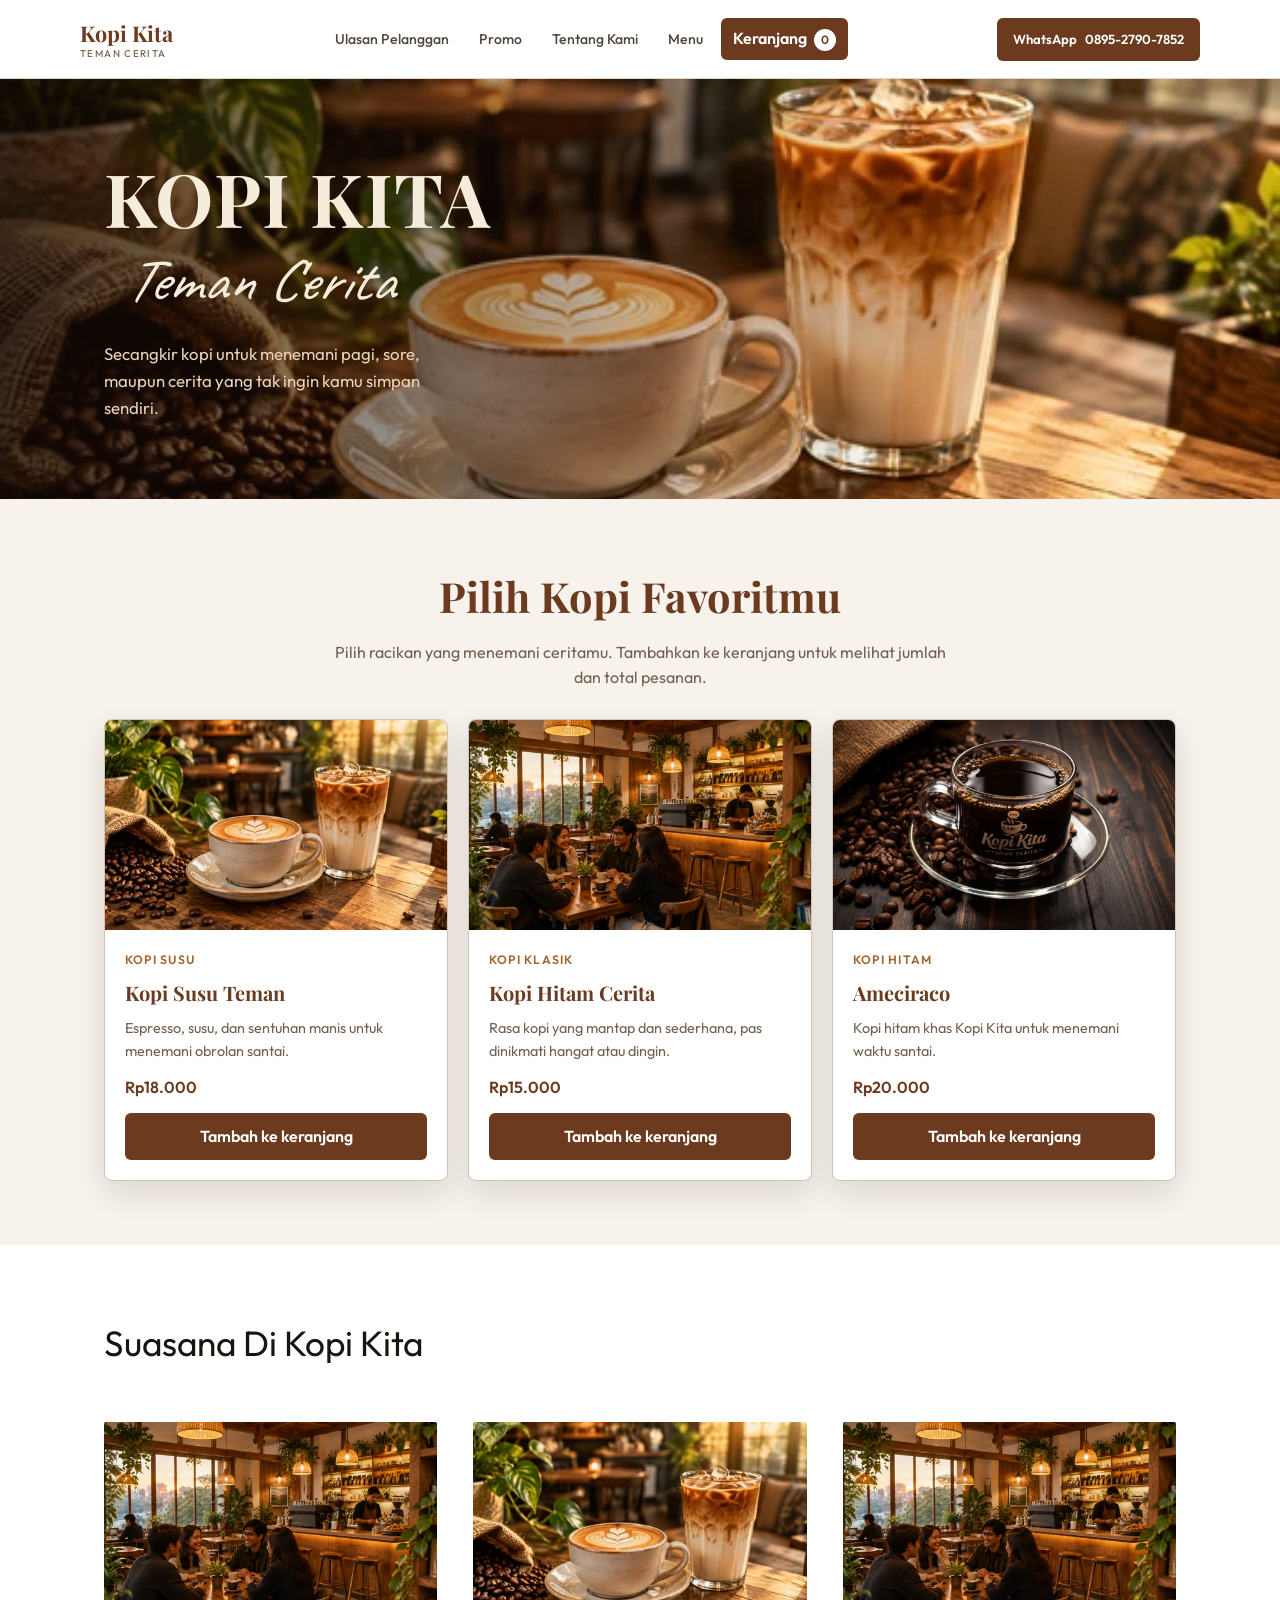
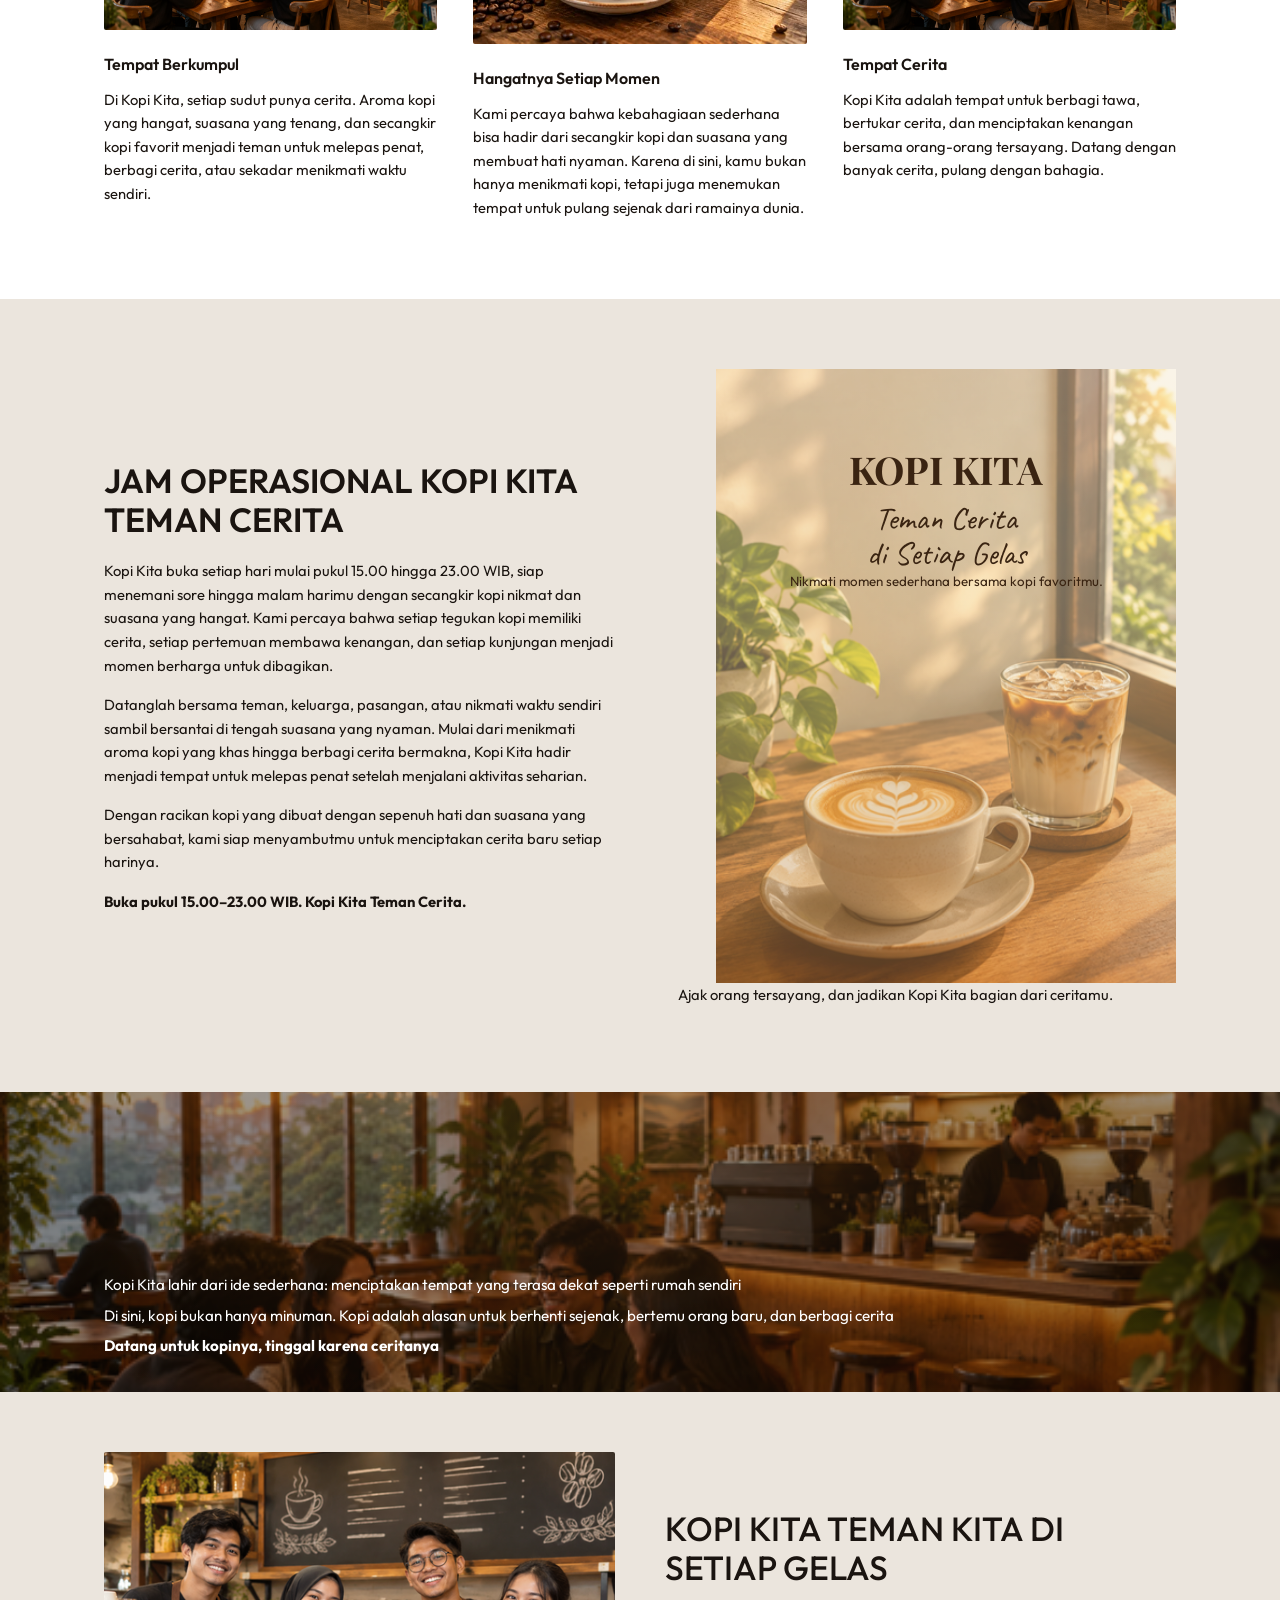
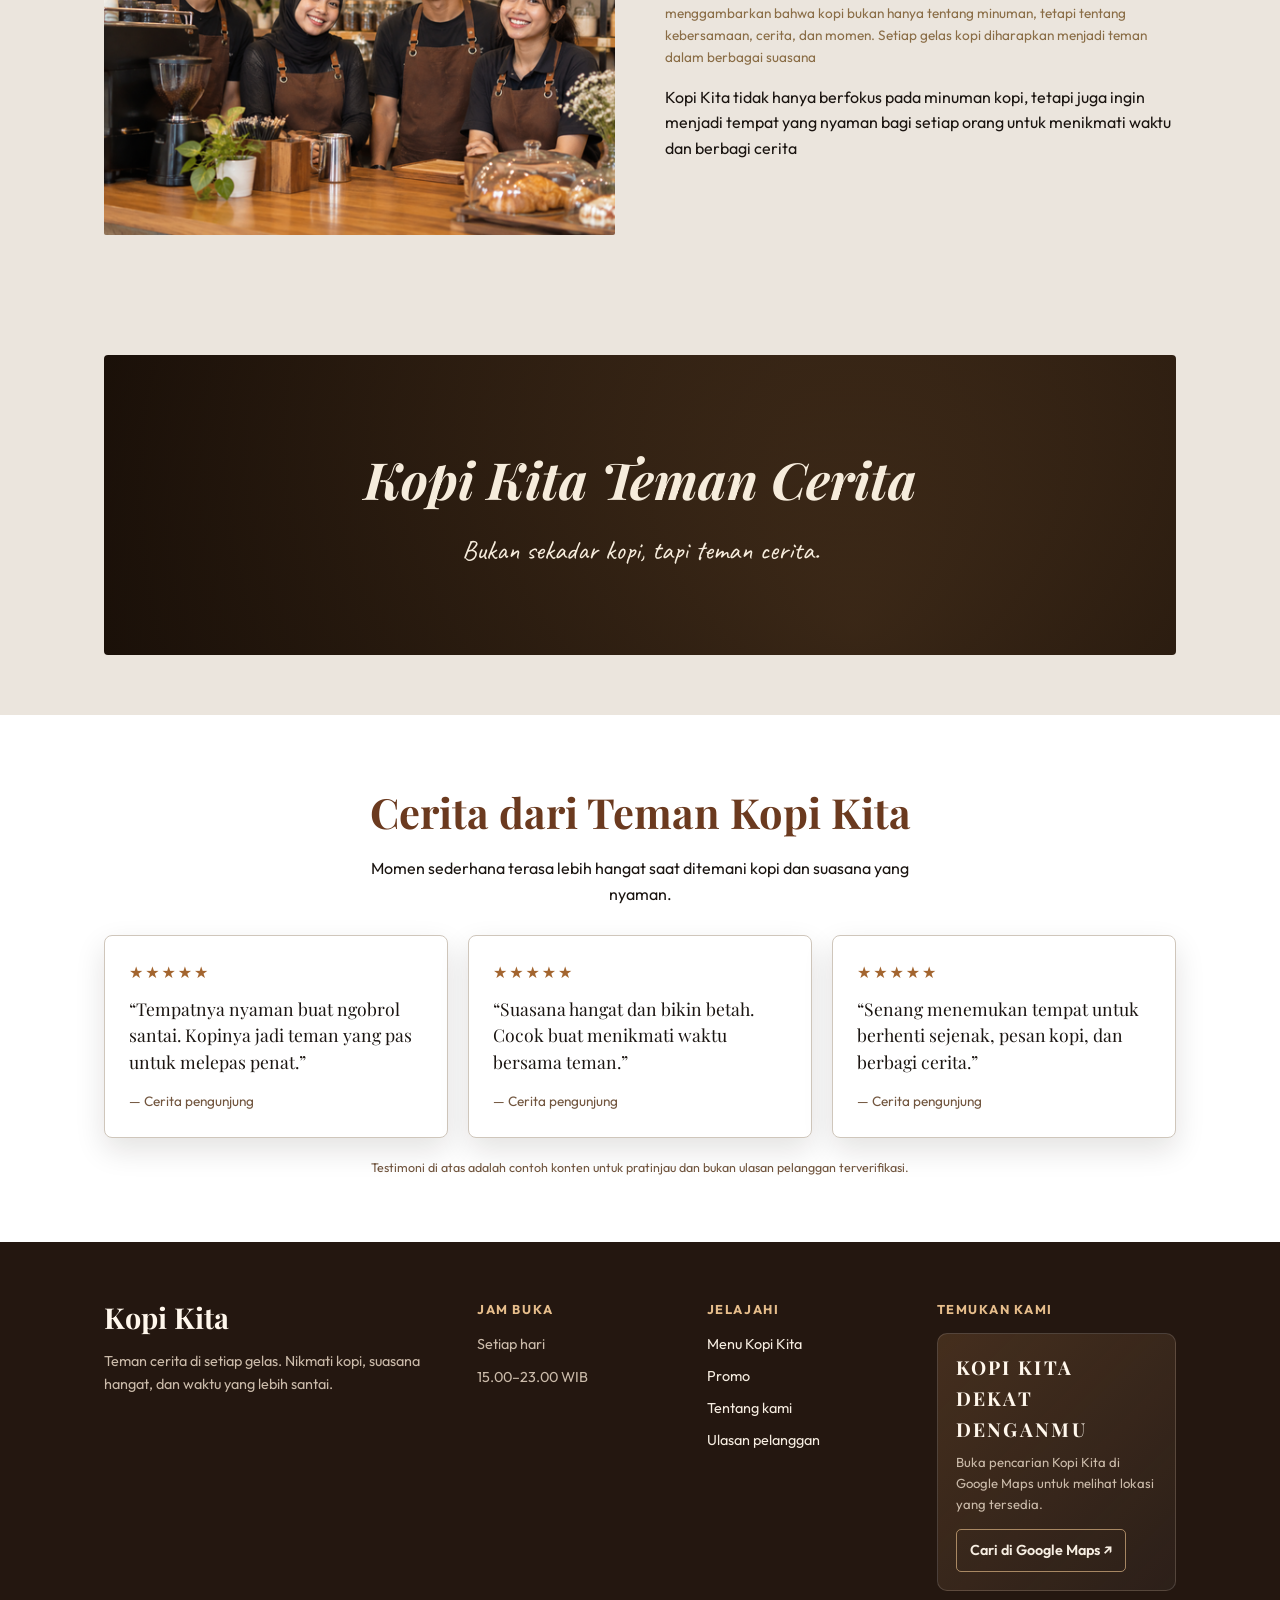
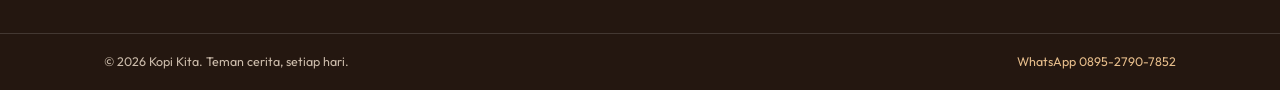
==== commit 0390637d: "feat: replace chocolate drink with Ameciraco Co-authored-by: Copilot <223556219+Copilot@users.norepl" ====
--- a/index.html
+++ b/index.html
@@ -1065,12 +1065,12 @@
           <button class="home-add-to-cart" type="button" data-add-to-cart>Tambah ke keranjang</button>
         </div>
       </article>
-      <article class="home-menu-card" data-product-id="cokelat-hangat" data-product-name="Cokelat Hangat" data-product-price="20000">
-        <img src="images/poster.jpg" alt="Minuman cokelat hangat dengan suasana nyaman" loading="lazy">
+      <article class="home-menu-card" data-product-id="cokelat-hangat" data-product-name="Ameciraco" data-product-price="20000">
+        <img src="images/ameciraco.png" alt="Kopi hitam Ameciraco di dalam cangkir kaca dengan biji kopi" loading="lazy">
         <div class="home-menu-copy">
-          <p class="menu-label">Non-kopi</p>
-          <h3>Cokelat Hangat</h3>
-          <p>Minuman cokelat lembut sebagai pilihan nyaman tanpa kopi.</p>
+          <p class="menu-label">Kopi hitam</p>
+          <h3>Ameciraco</h3>
+          <p>Kopi hitam khas Kopi Kita untuk menemani waktu santai.</p>
           <p class="menu-price">Rp20.000</p>
           <button class="home-add-to-cart" type="button" data-add-to-cart>Tambah ke keranjang</button>
         </div>
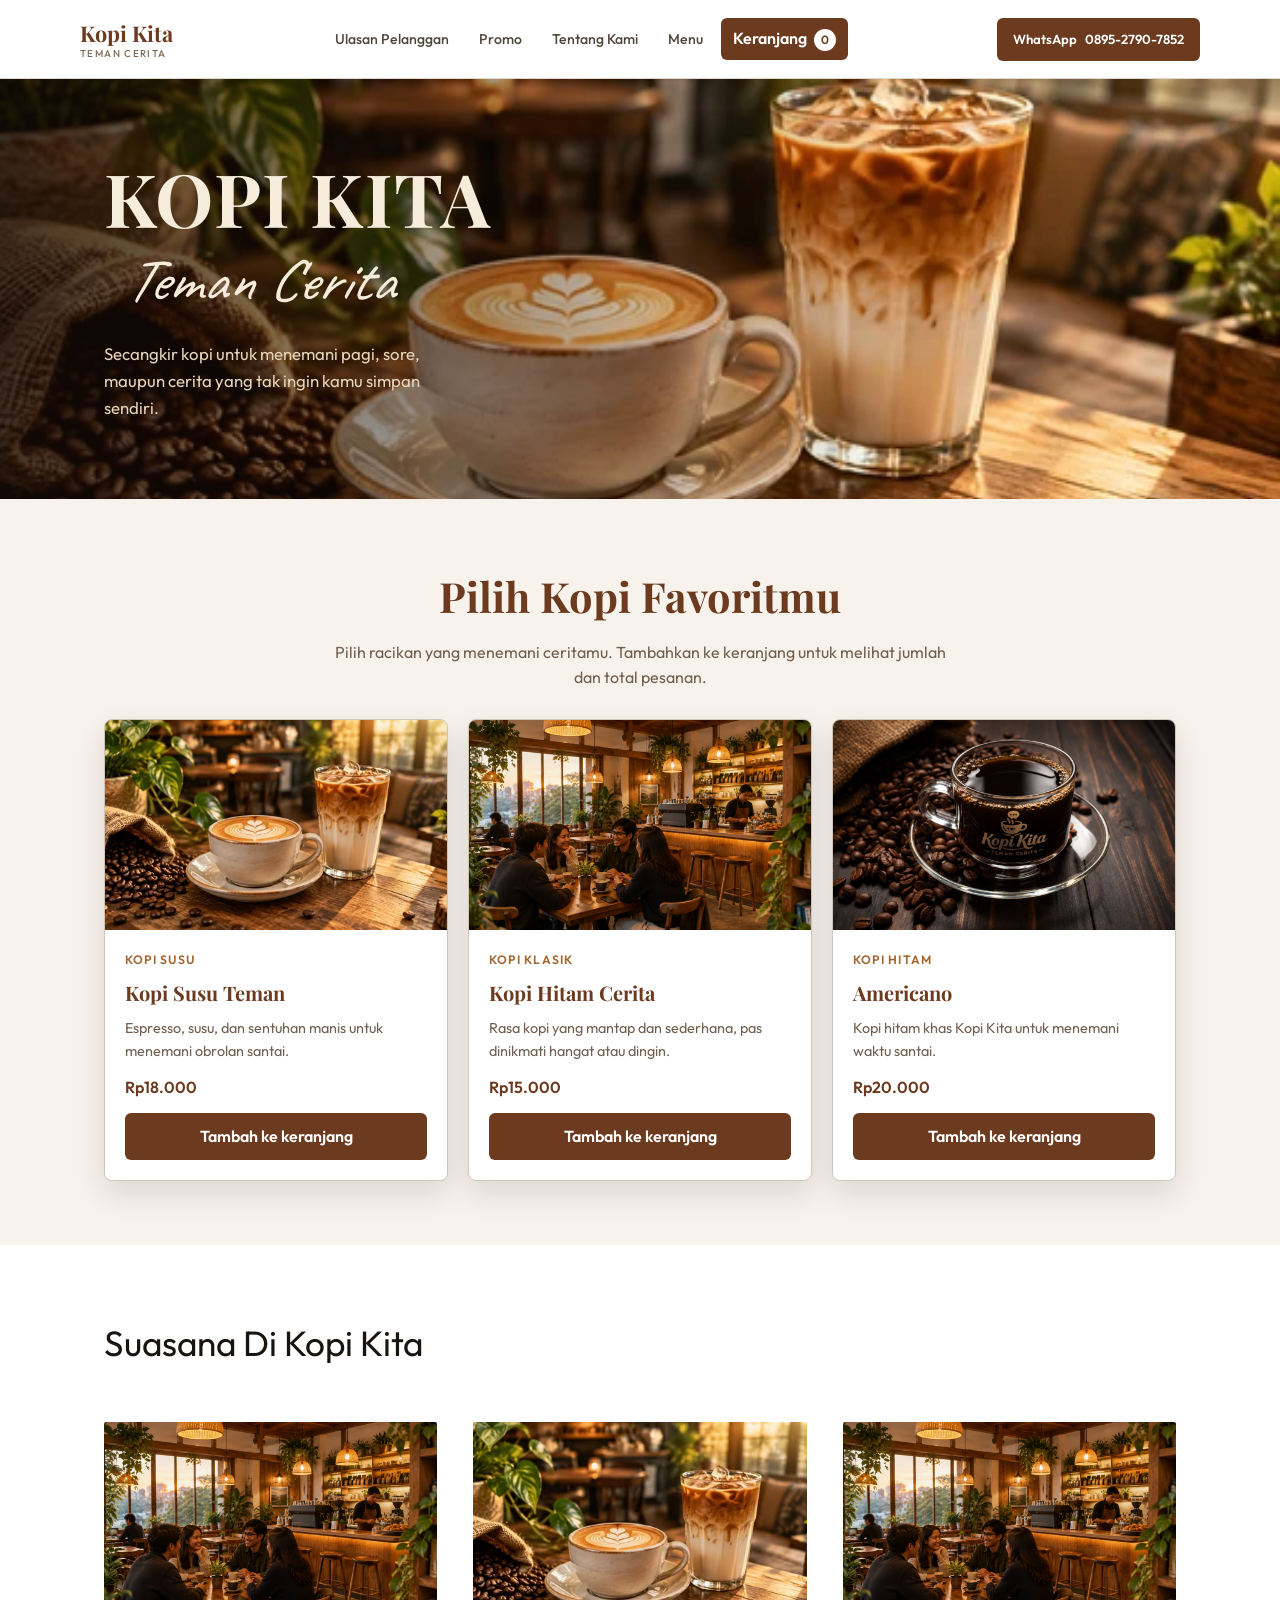
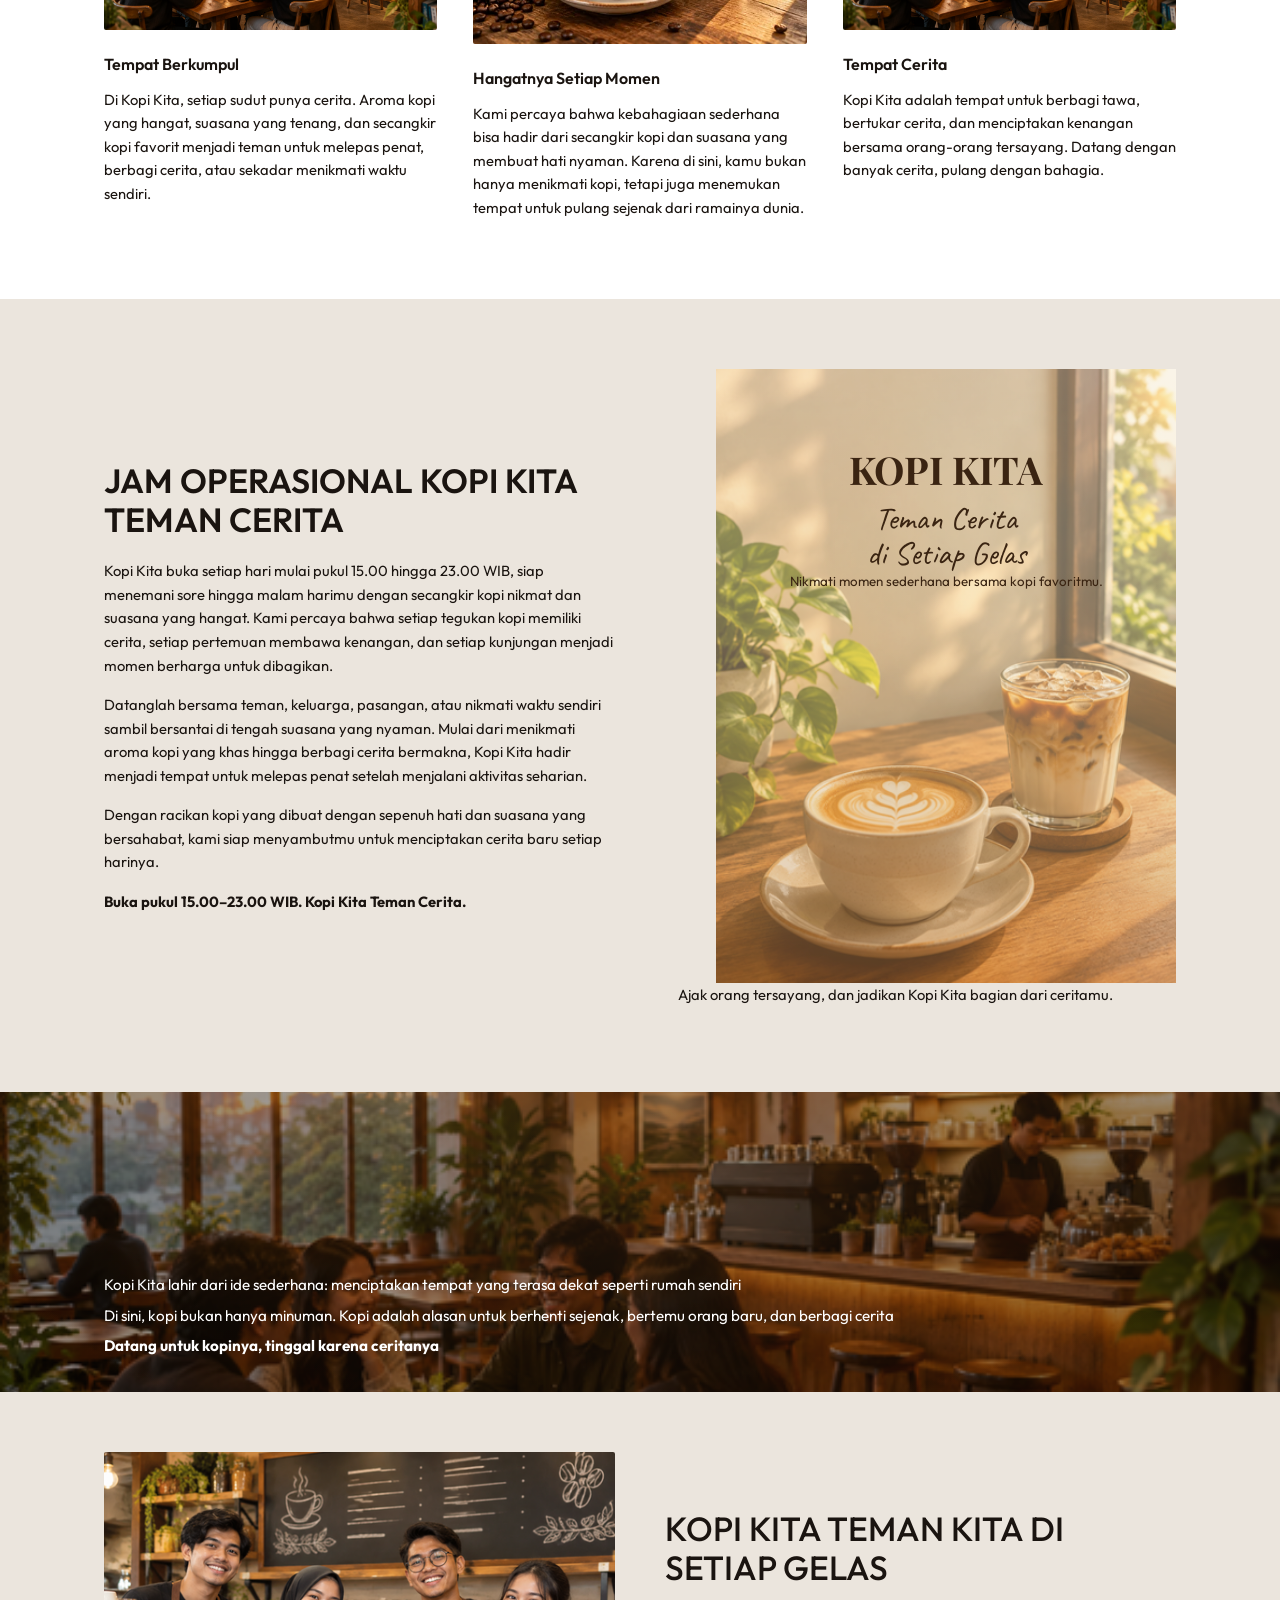
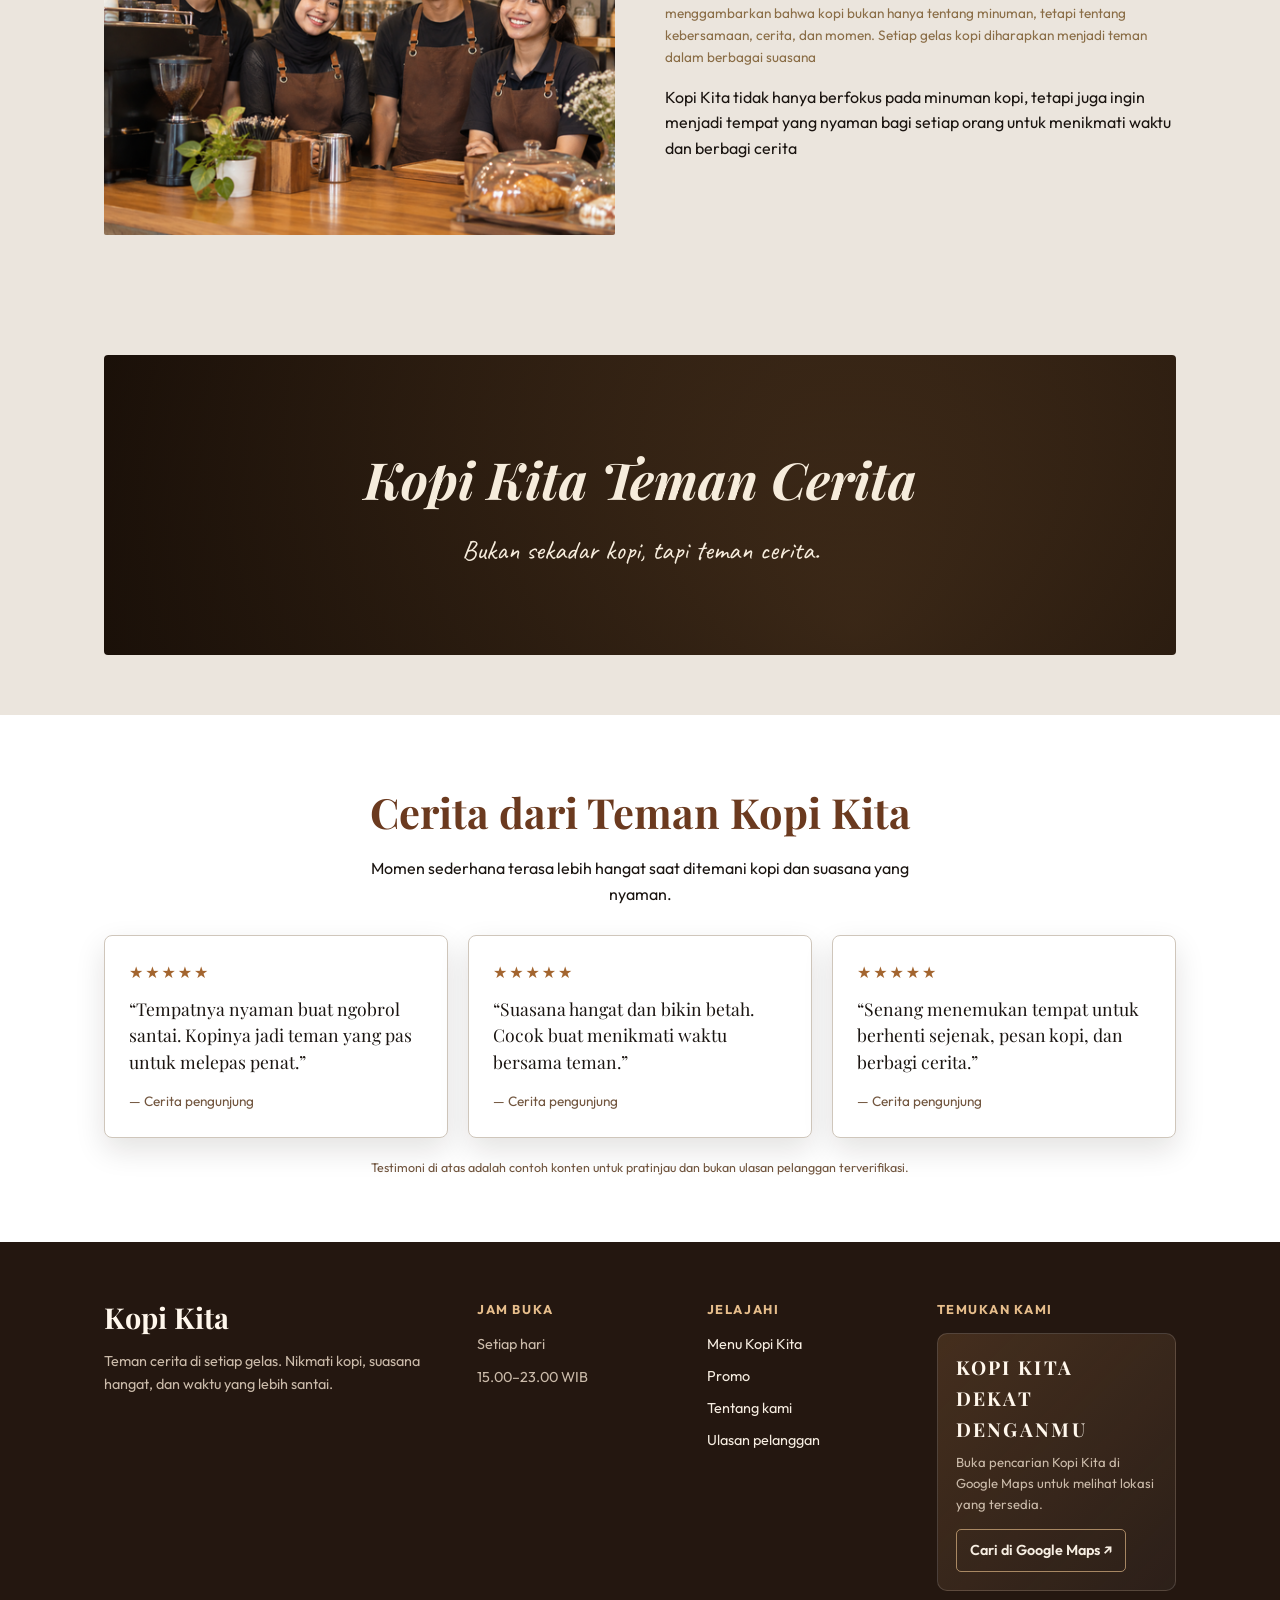
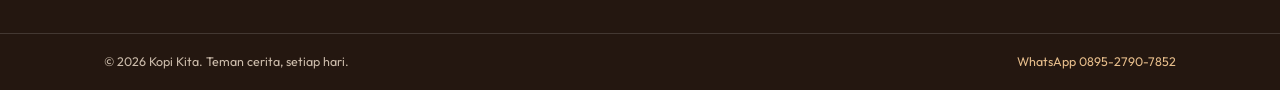
==== commit d5b2721c: "feat: rename menu drink to Americano Co-authored-by: Copilot <223556219+Copilot@users.noreply.github" ====
--- a/index.html
+++ b/index.html
@@ -1065,11 +1065,11 @@
           <button class="home-add-to-cart" type="button" data-add-to-cart>Tambah ke keranjang</button>
         </div>
       </article>
-      <article class="home-menu-card" data-product-id="cokelat-hangat" data-product-name="Ameciraco" data-product-price="20000">
-        <img src="images/ameciraco.png" alt="Kopi hitam Ameciraco di dalam cangkir kaca dengan biji kopi" loading="lazy">
+      <article class="home-menu-card" data-product-id="cokelat-hangat" data-product-name="Americano" data-product-price="20000">
+        <img src="images/americano.png" alt="Secangkir Americano Kopi Kita dengan biji kopi" loading="lazy">
         <div class="home-menu-copy">
           <p class="menu-label">Kopi hitam</p>
-          <h3>Ameciraco</h3>
+          <h3>Americano</h3>
           <p>Kopi hitam khas Kopi Kita untuk menemani waktu santai.</p>
           <p class="menu-price">Rp20.000</p>
           <button class="home-add-to-cart" type="button" data-add-to-cart>Tambah ke keranjang</button>
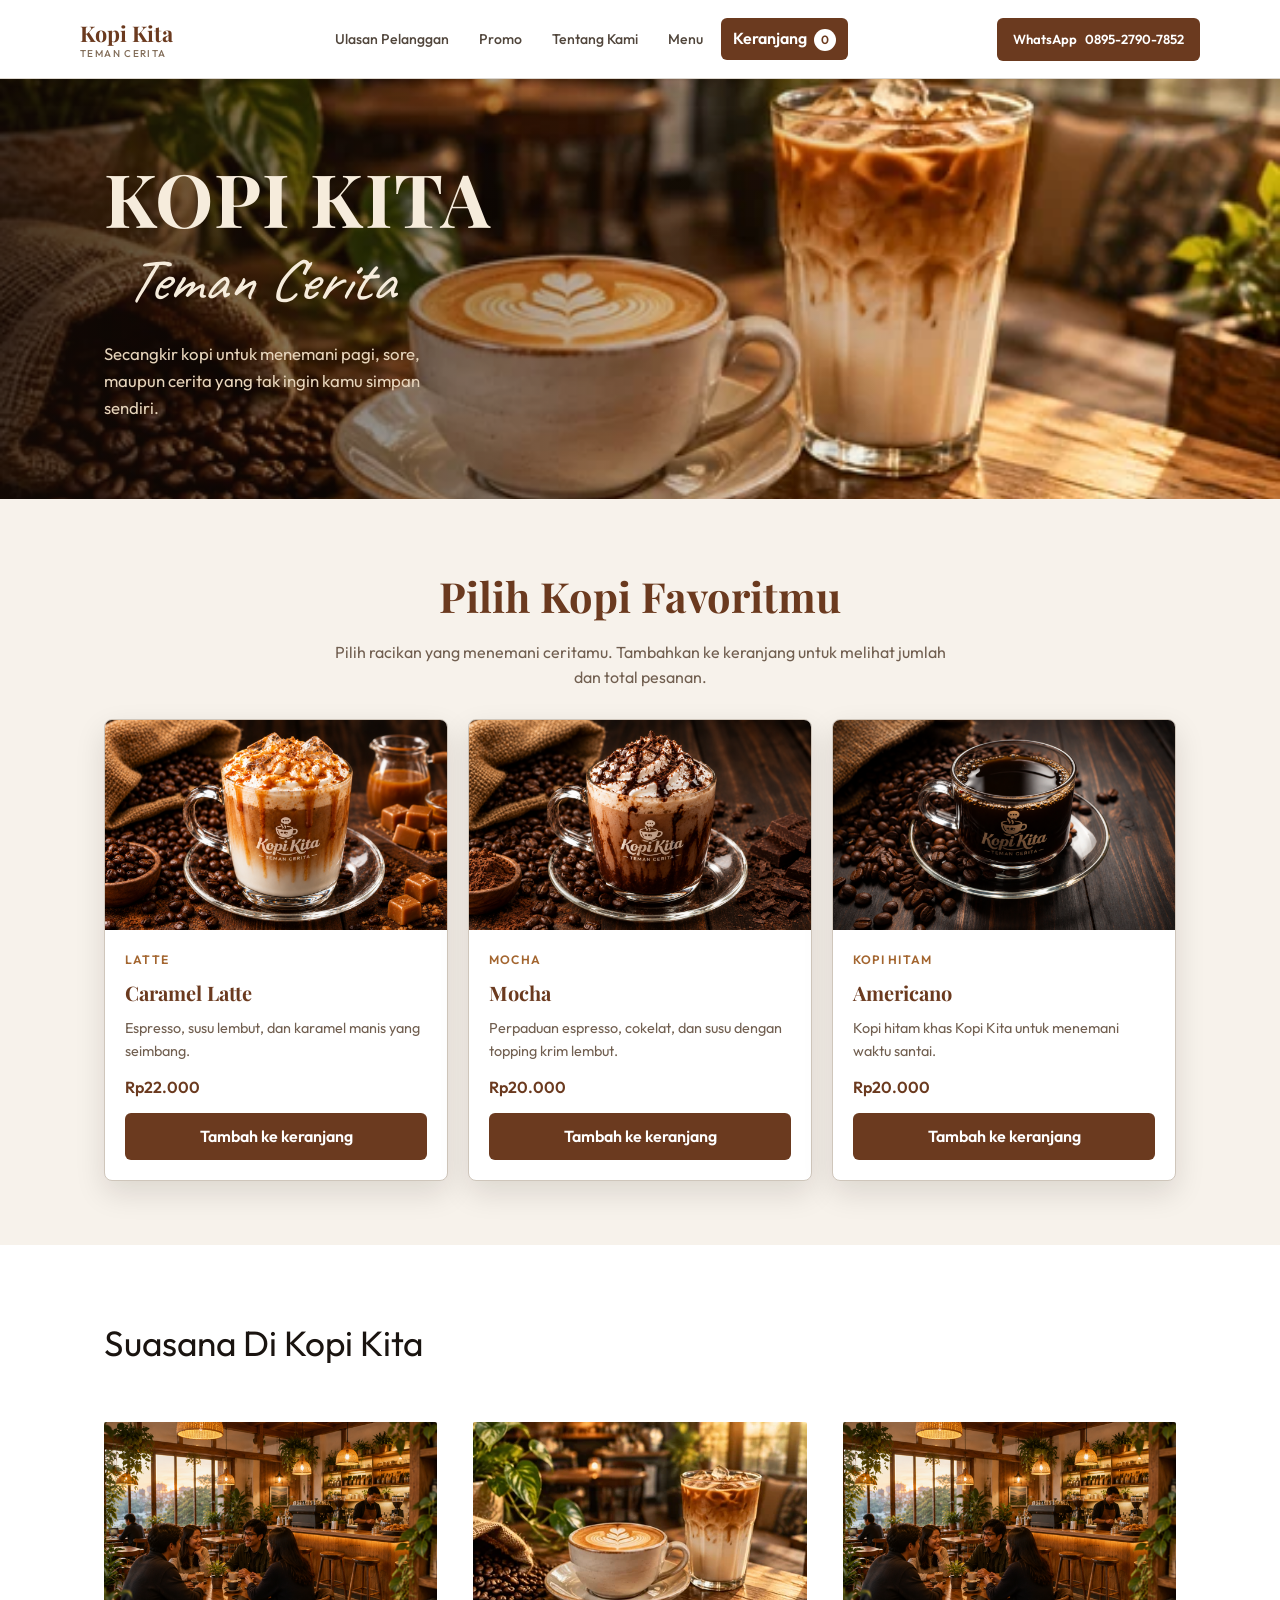
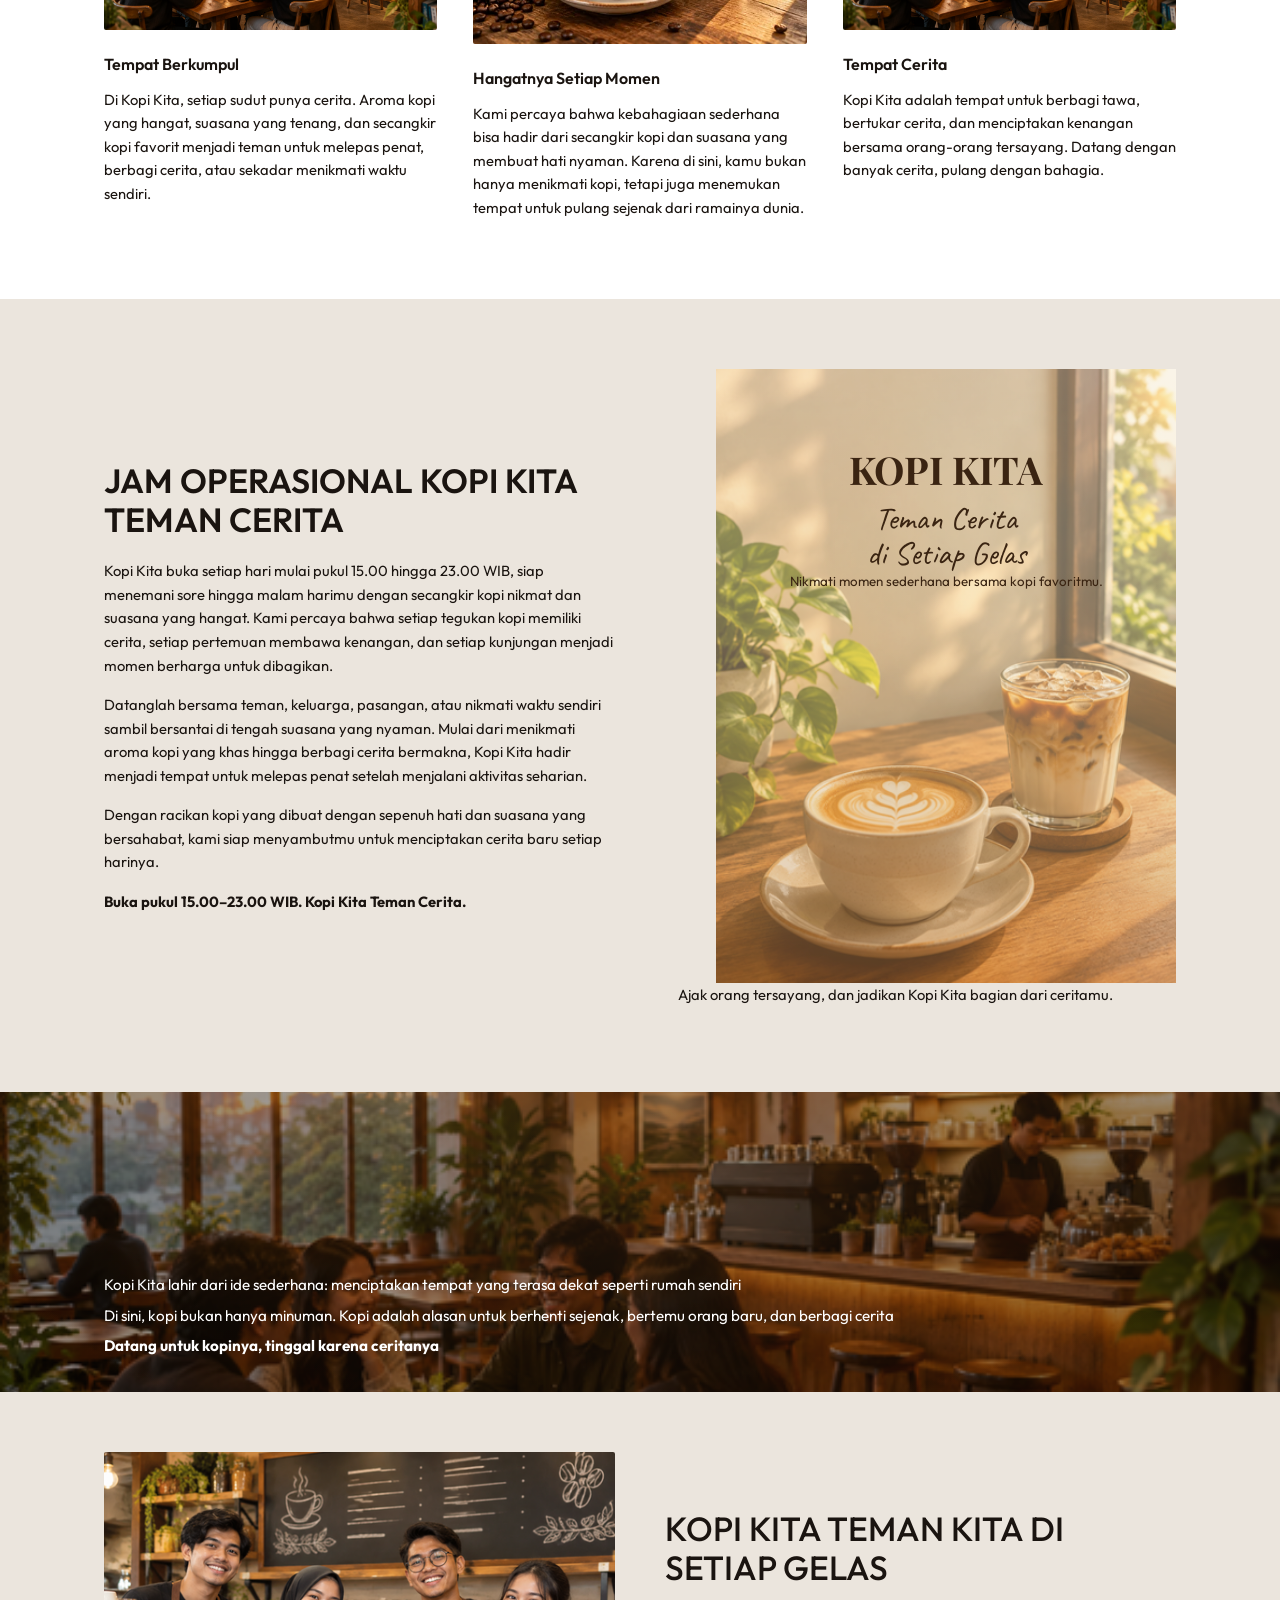
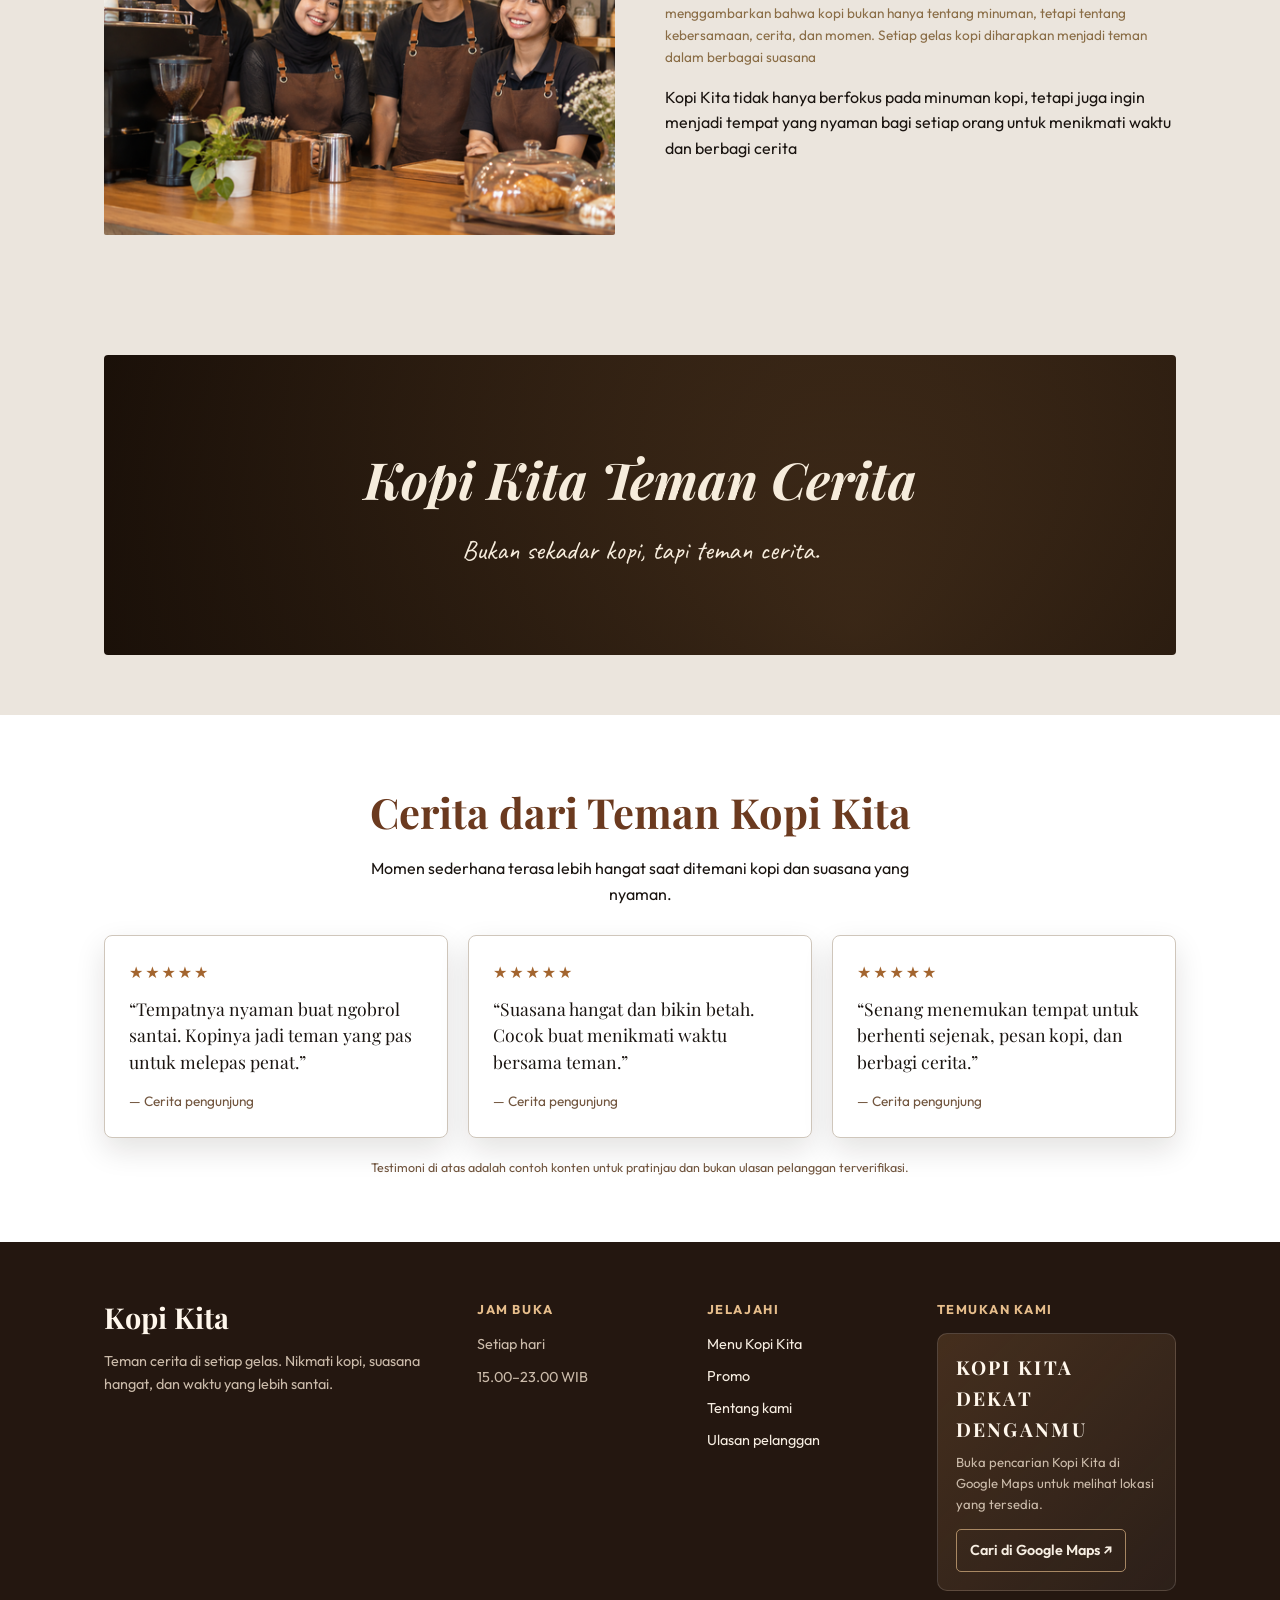
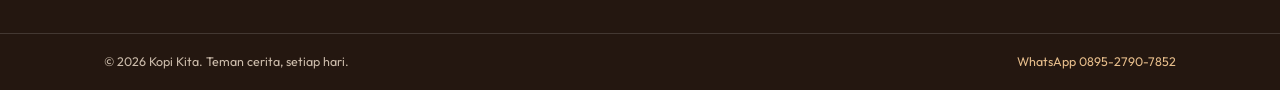
==== commit abf5dcd6: "feat: update caramel latte and mocha menu items Co-authored-by: Copilot <223556219+Copilot@users.nor" ====
--- a/index.html
+++ b/index.html
@@ -1045,23 +1045,23 @@
     <h2 class="home-menu-heading" id="home-menu-title">Pilih Kopi Favoritmu</h2>
     <p class="home-menu-intro">Pilih racikan yang menemani ceritamu. Tambahkan ke keranjang untuk melihat jumlah dan total pesanan.</p>
     <div class="home-menu-grid">
-      <article class="home-menu-card" data-product-id="kopi-susu-teman" data-product-name="Kopi Susu Teman" data-product-price="18000">
-        <img src="images/hero.jpg" alt="Es kopi susu dengan lapisan susu dan kopi" loading="lazy">
+      <article class="home-menu-card" data-product-id="kopi-susu-teman" data-product-name="Caramel Latte" data-product-price="22000">
+        <img src="images/caramel-latte.png" alt="Caramel Latte dengan saus karamel dan krim di cangkir kaca" loading="lazy">
         <div class="home-menu-copy">
-          <p class="menu-label">Kopi susu</p>
-          <h3>Kopi Susu Teman</h3>
-          <p>Espresso, susu, dan sentuhan manis untuk menemani obrolan santai.</p>
-          <p class="menu-price">Rp18.000</p>
+          <p class="menu-label">Latte</p>
+          <h3>Caramel Latte</h3>
+          <p>Espresso, susu lembut, dan karamel manis yang seimbang.</p>
+          <p class="menu-price">Rp22.000</p>
           <button class="home-add-to-cart" type="button" data-add-to-cart>Tambah ke keranjang</button>
         </div>
       </article>
-      <article class="home-menu-card" data-product-id="kopi-hitam-cerita" data-product-name="Kopi Hitam Cerita" data-product-price="15000">
-        <img src="images/cafe.jpg" alt="Kopi hitam di suasana kedai yang hangat" loading="lazy">
+      <article class="home-menu-card" data-product-id="kopi-hitam-cerita" data-product-name="Mocha" data-product-price="20000">
+        <img src="images/mocha.png" alt="Mocha dengan krim dan taburan cokelat di cangkir kaca" loading="lazy">
         <div class="home-menu-copy">
-          <p class="menu-label">Kopi klasik</p>
-          <h3>Kopi Hitam Cerita</h3>
-          <p>Rasa kopi yang mantap dan sederhana, pas dinikmati hangat atau dingin.</p>
-          <p class="menu-price">Rp15.000</p>
+          <p class="menu-label">Mocha</p>
+          <h3>Mocha</h3>
+          <p>Perpaduan espresso, cokelat, dan susu dengan topping krim lembut.</p>
+          <p class="menu-price">Rp20.000</p>
           <button class="home-add-to-cart" type="button" data-add-to-cart>Tambah ke keranjang</button>
         </div>
       </article>
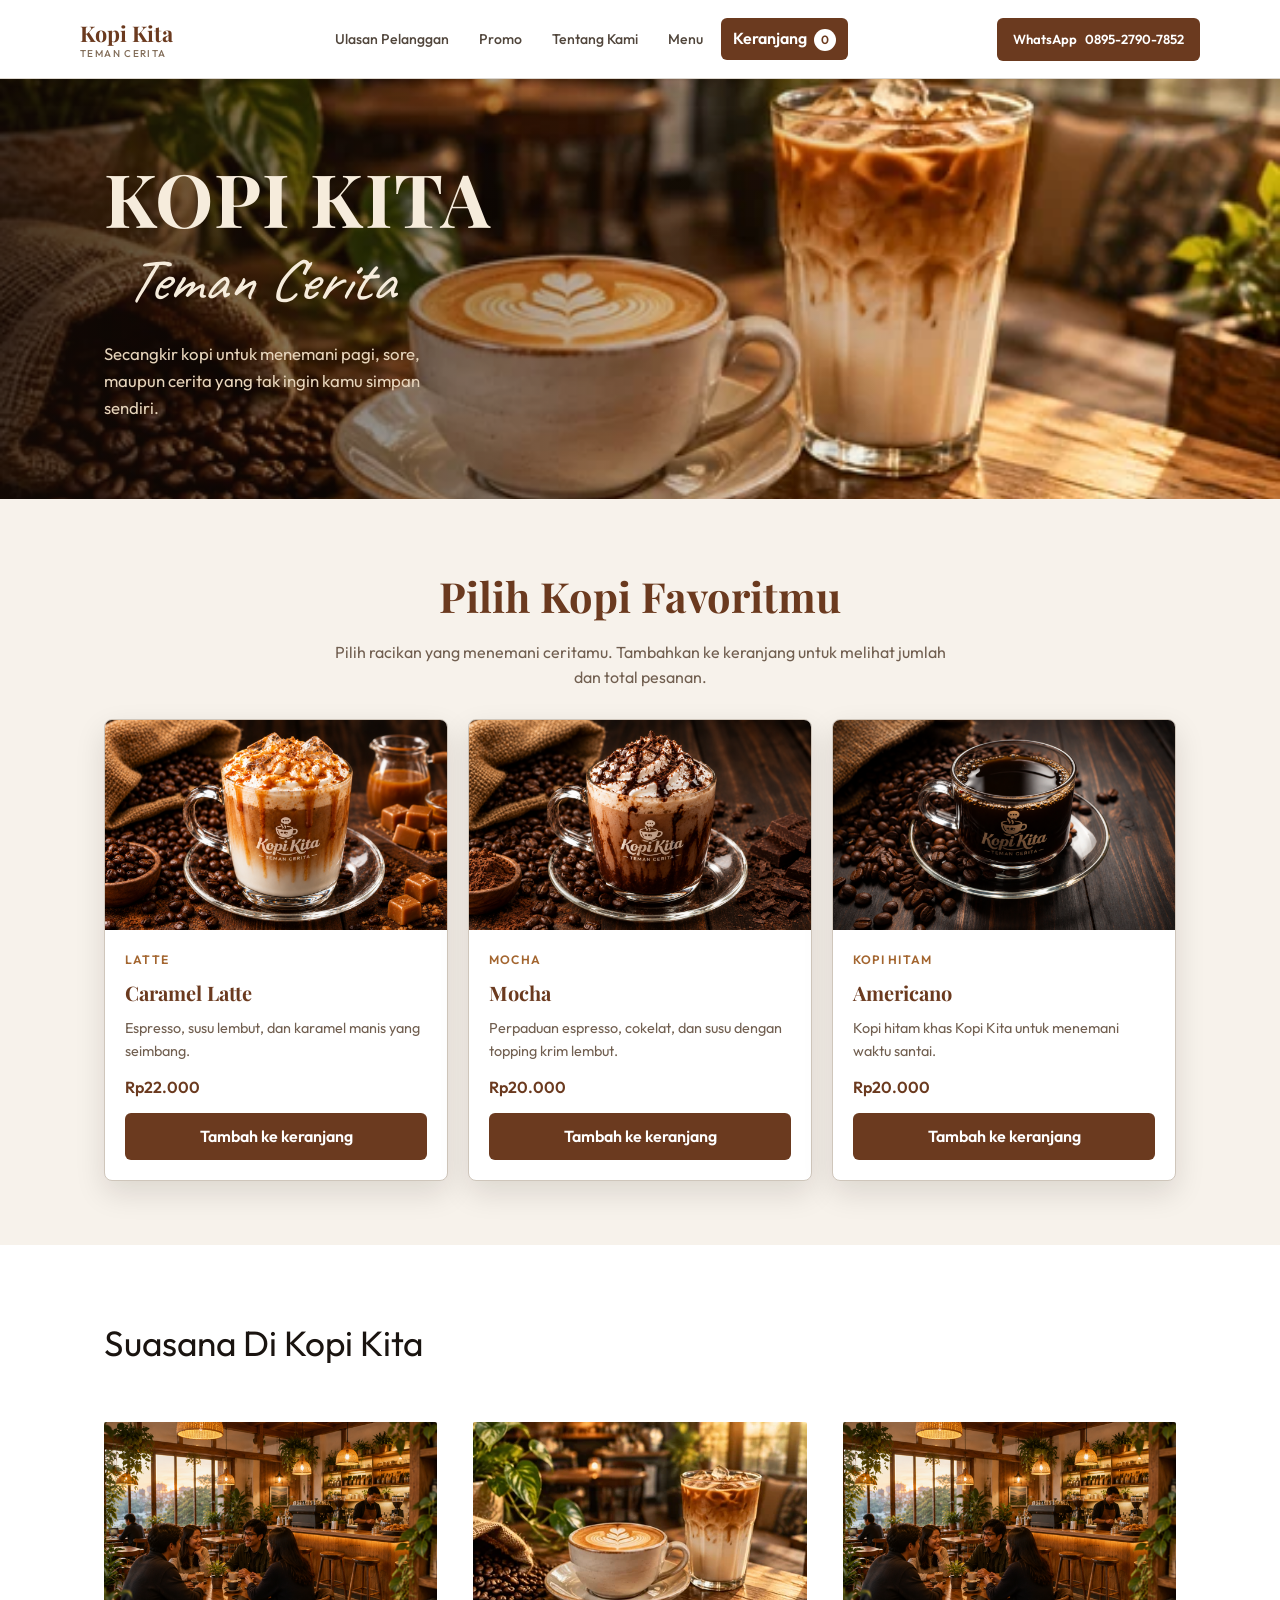
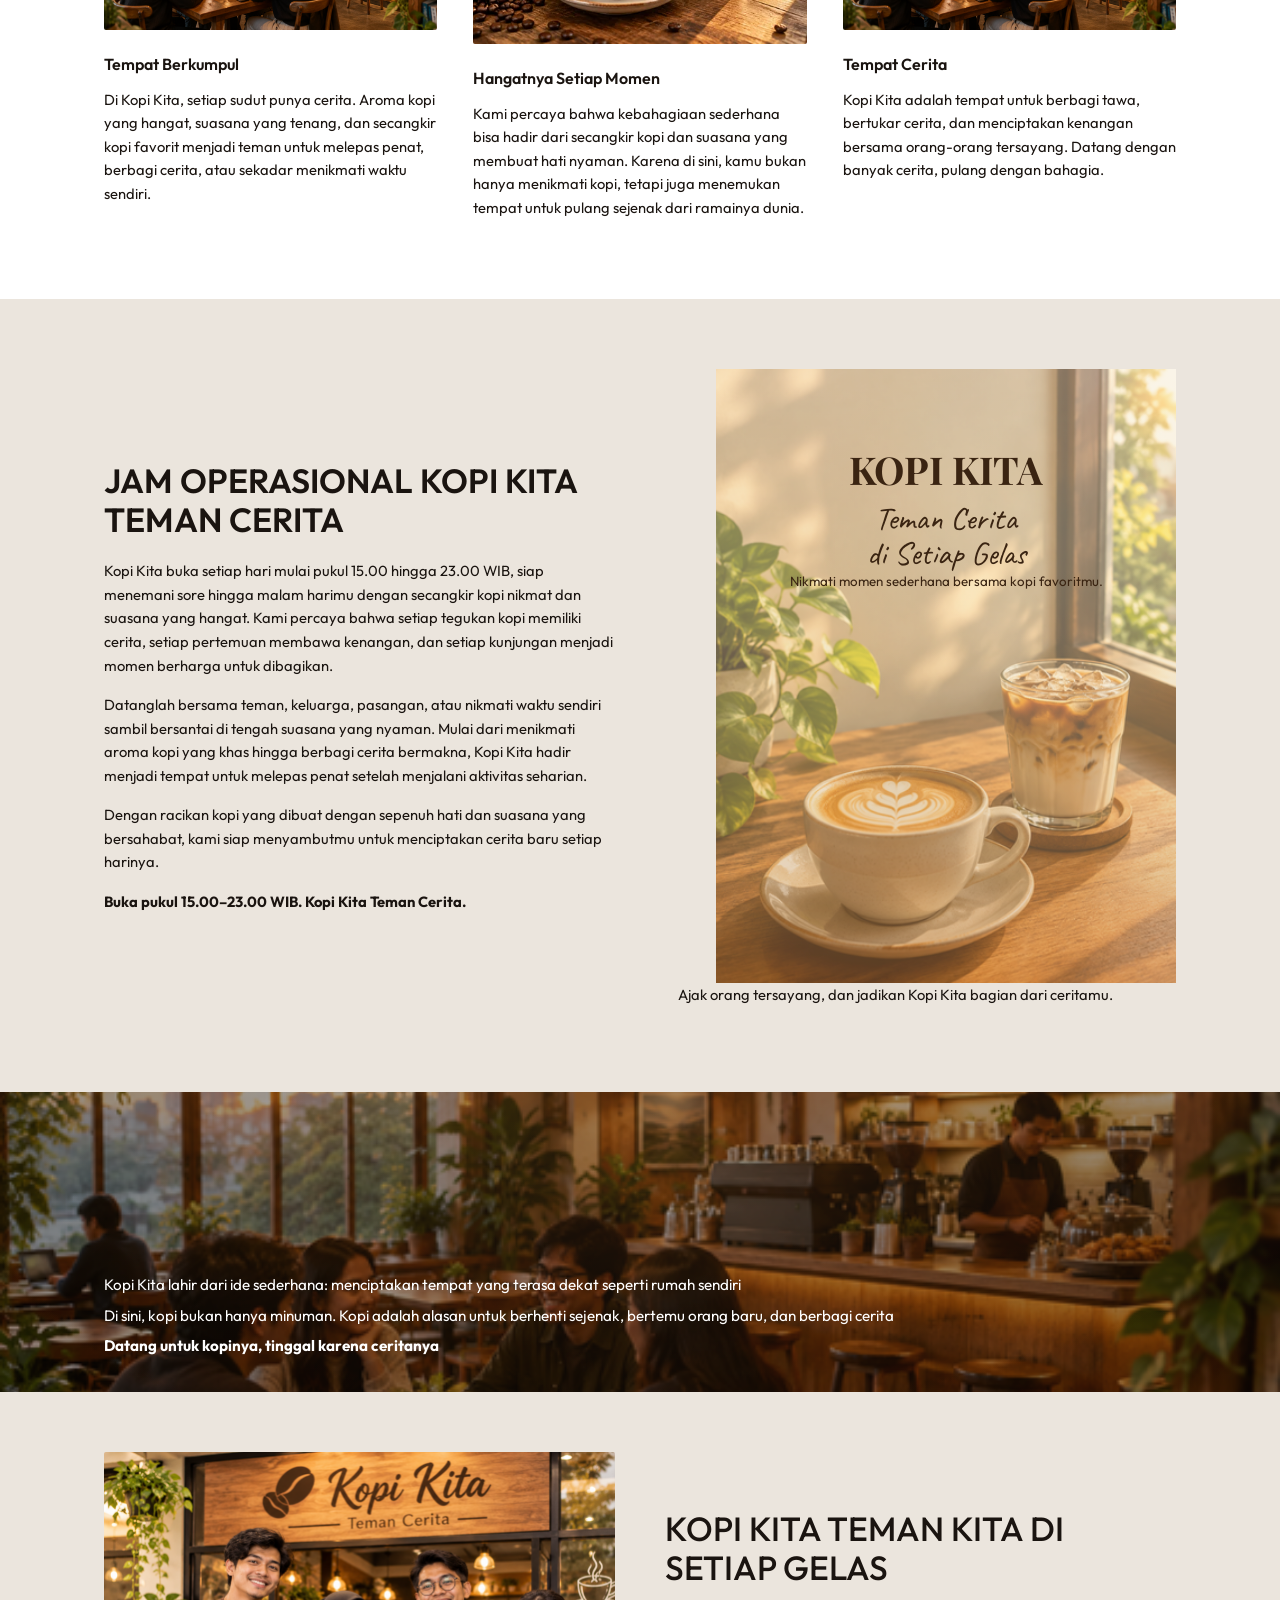
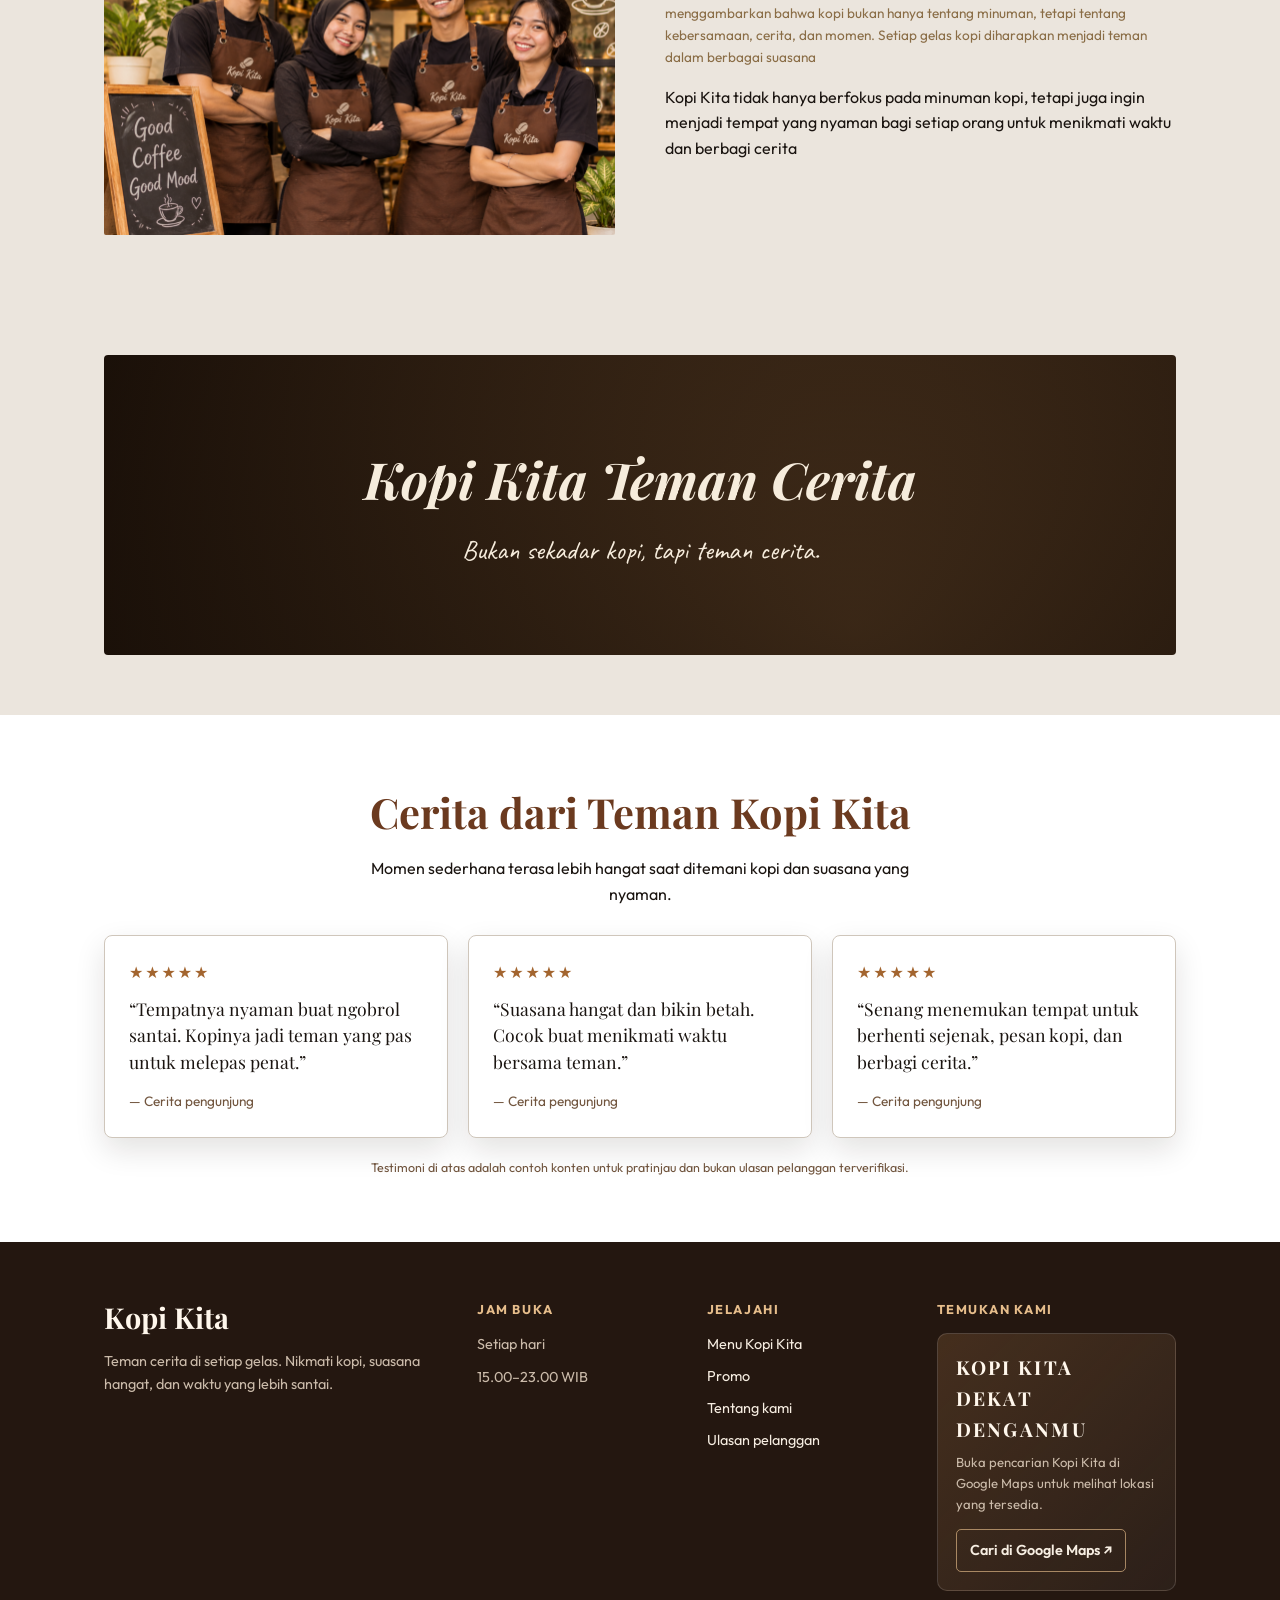
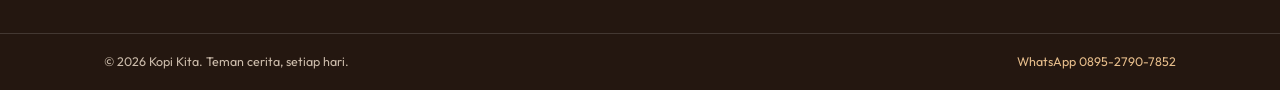
==== commit a127766c: "feat: update the Kopi Kita team portrait Co-authored-by: Copilot <223556219+Copilot@users.noreply.gi" ====
--- a/index.html
+++ b/index.html
@@ -1109,7 +1109,7 @@
 </div></section>
 
 <section class="tim"><div class="wrap">
-  <div class="ph" data-reveal><img src="images/team.jpg" alt="Kopi Kita" loading="lazy" onerror="this.style.display='none'"></div>
+  <div class="ph" data-reveal><img src="images/team-portrait.png" alt="Tim Kopi Kita berkumpul di depan kedai" loading="lazy" onerror="this.style.display='none'"></div>
   <div data-reveal>
     <h2>KOPI KITA TEMAN KITA DI SETIAP GELAS</h2>
     <p class="sub">menggambarkan bahwa kopi bukan hanya tentang minuman, tetapi tentang kebersamaan, cerita, dan momen. Setiap gelas kopi diharapkan menjadi teman dalam berbagai suasana</p>
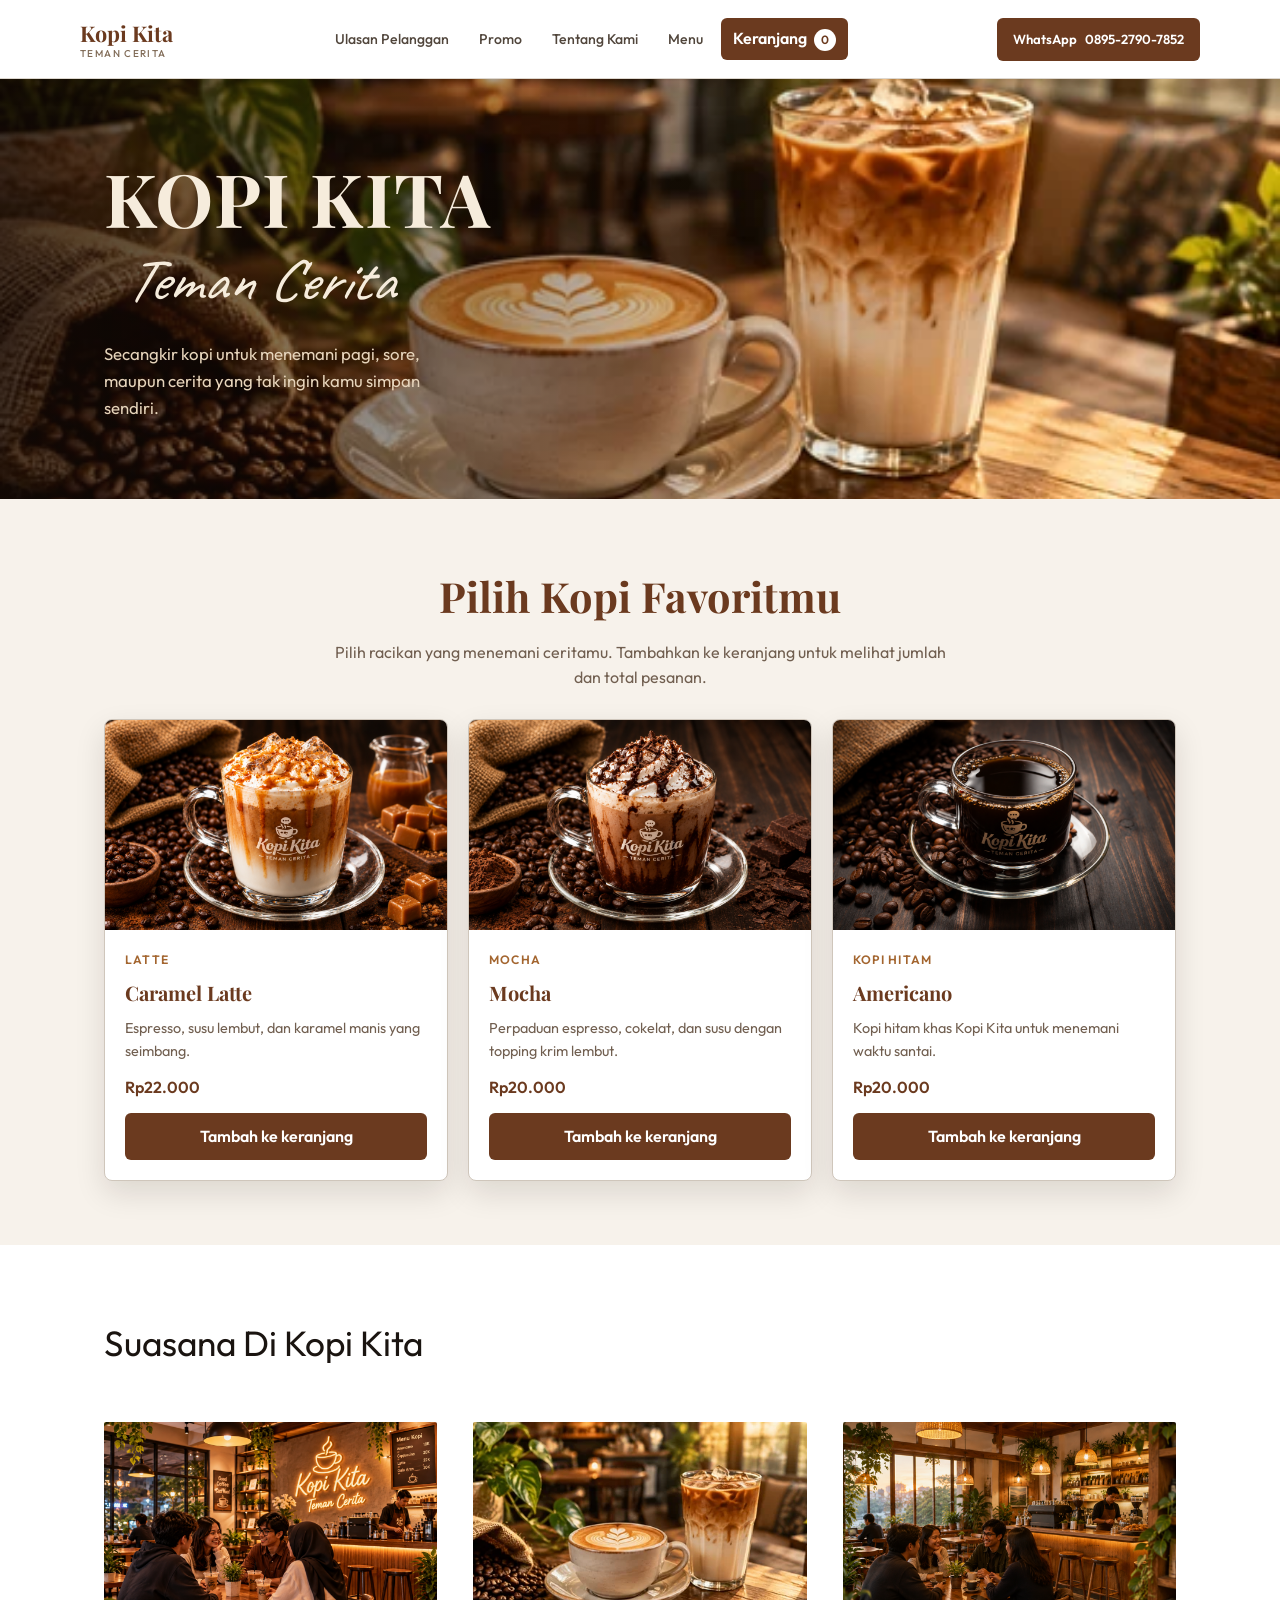
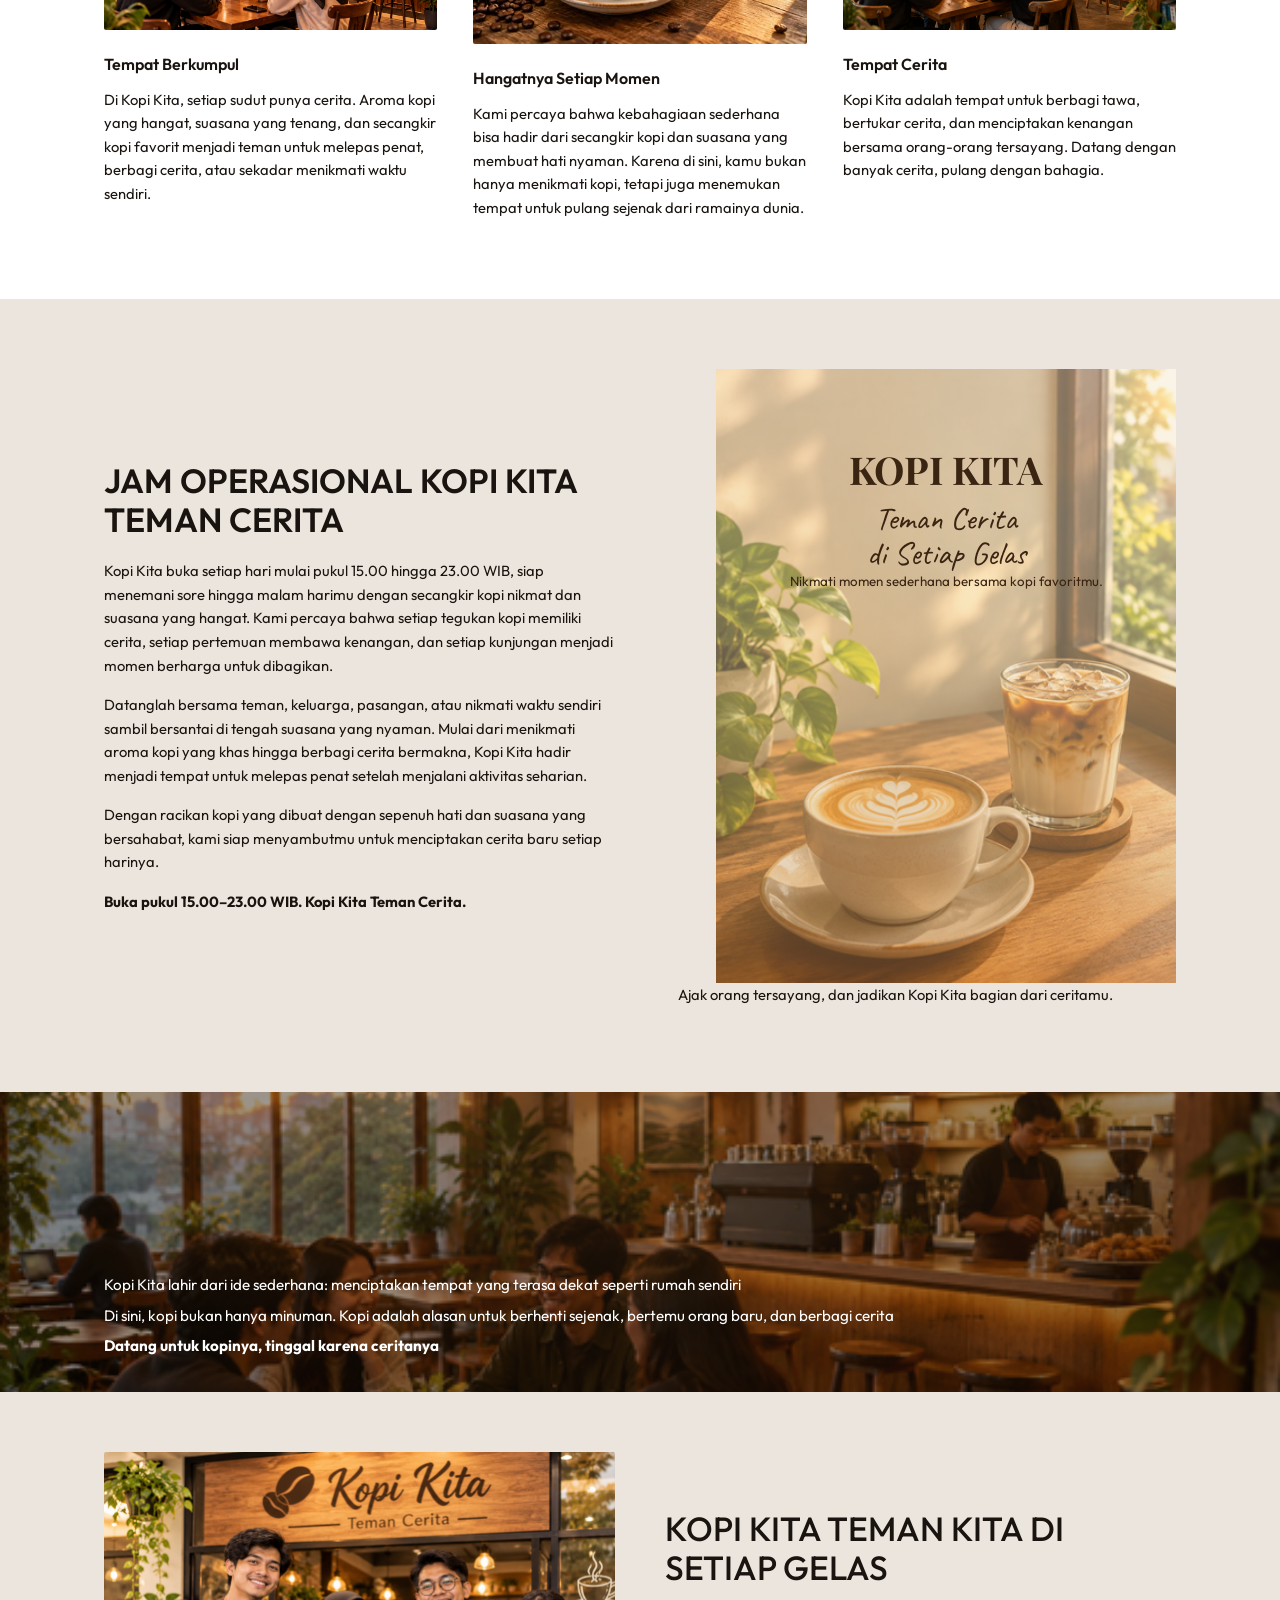
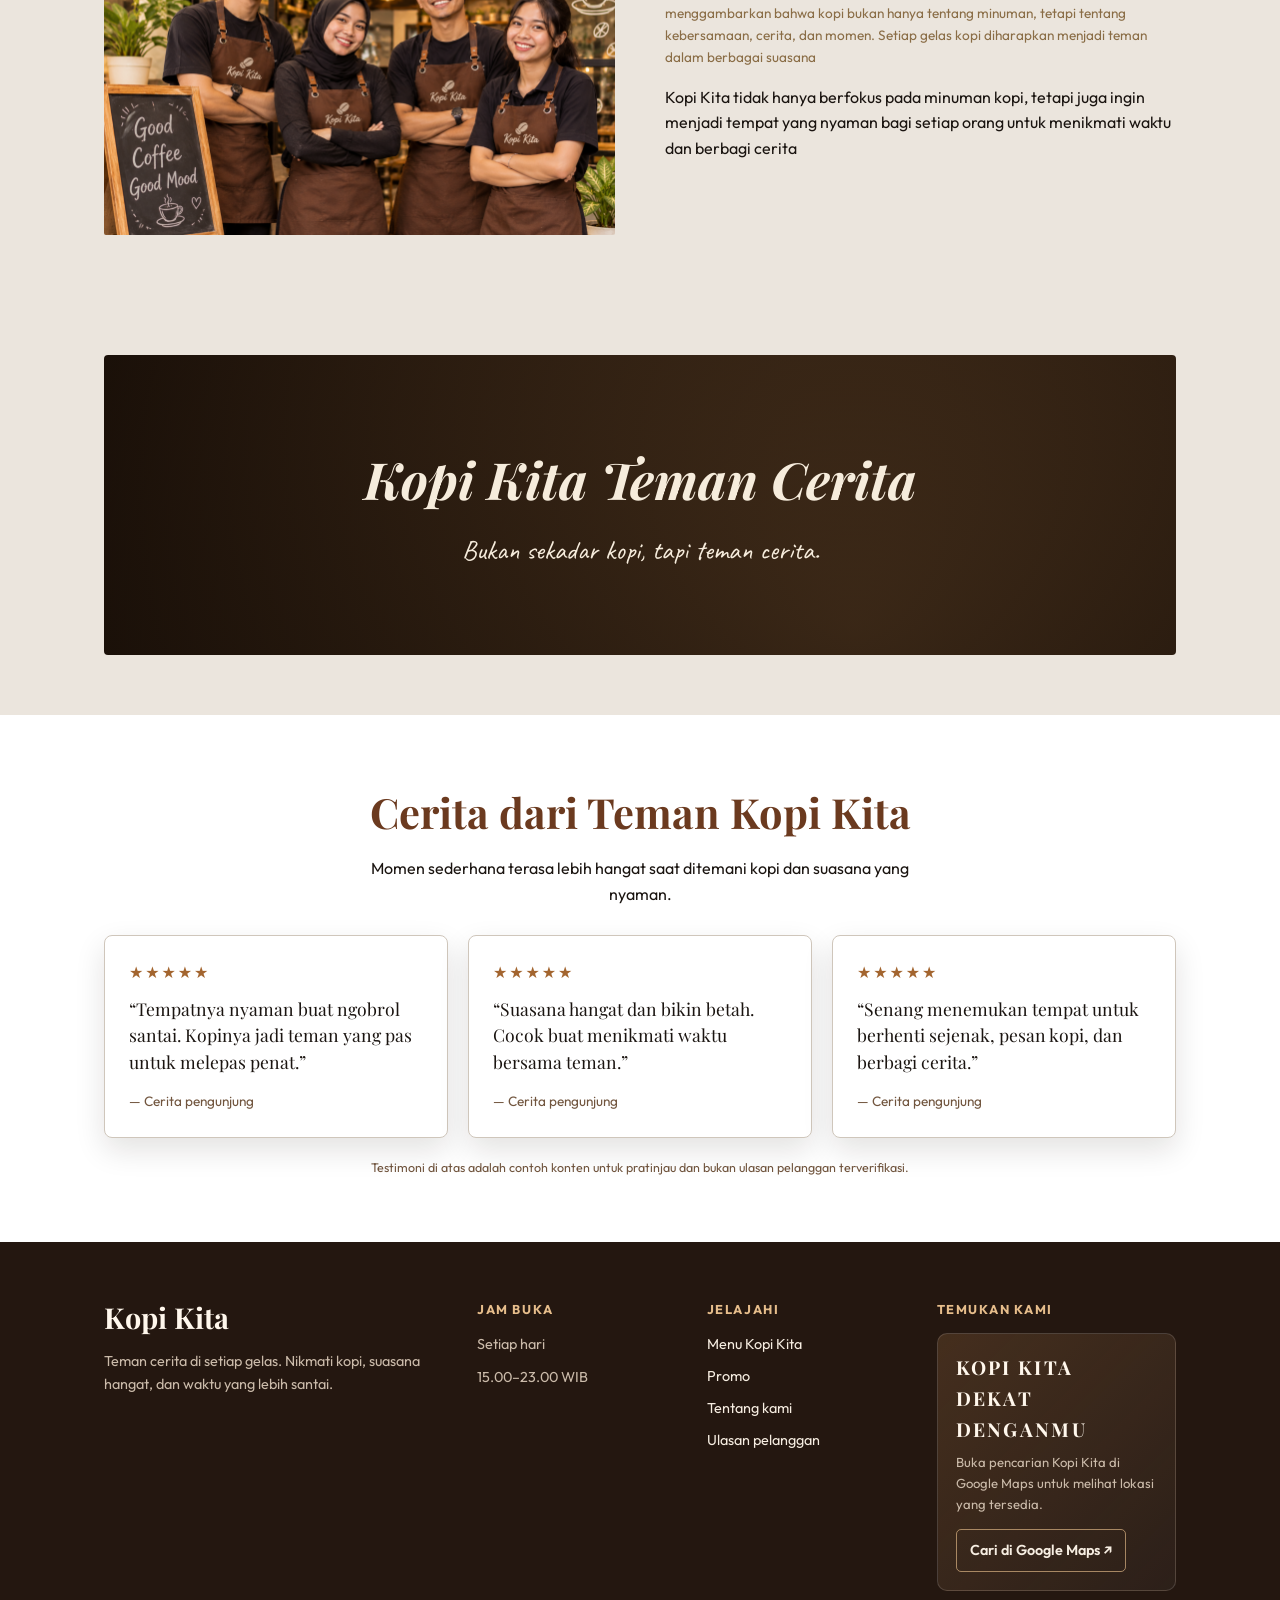
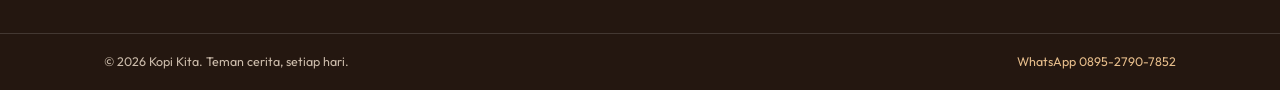
==== commit b141b3ef: "feat: update café gathering photo Co-authored-by: Copilot <223556219+Copilot@users.noreply.github.co" ====
--- a/index.html
+++ b/index.html
@@ -1082,7 +1082,7 @@
 <section class="suasana"><div class="wrap">
   <h2 data-reveal>Suasana Di Kopi Kita</h2>
   <div class="cols">
-    <article data-reveal><div class="ph"><img src="images/cafe.jpg" alt="Kopi Kita" loading="lazy" onerror="this.style.display='none'"></div><h3>Tempat Berkumpul</h3><p>Di Kopi Kita, setiap sudut punya cerita. Aroma kopi yang hangat, suasana yang tenang, dan secangkir kopi favorit menjadi teman untuk melepas penat, berbagi cerita, atau sekadar menikmati waktu sendiri.</p></article>
+    <article data-reveal><div class="ph"><img src="images/cafe-conversations.png" alt="Pelanggan berbincang menikmati suasana hangat di Kopi Kita" loading="lazy" onerror="this.style.display='none'"></div><h3>Tempat Berkumpul</h3><p>Di Kopi Kita, setiap sudut punya cerita. Aroma kopi yang hangat, suasana yang tenang, dan secangkir kopi favorit menjadi teman untuk melepas penat, berbagi cerita, atau sekadar menikmati waktu sendiri.</p></article>
     <article data-reveal><div class="ph"><img src="images/hero.jpg" alt="Kopi Kita" loading="lazy" onerror="this.style.display='none'"></div><h3>Hangatnya Setiap Momen</h3><p>Kami percaya bahwa kebahagiaan sederhana bisa hadir dari secangkir kopi dan suasana yang membuat hati nyaman. Karena di sini, kamu bukan hanya menikmati kopi, tetapi juga menemukan tempat untuk pulang sejenak dari ramainya dunia.</p></article>
     <article data-reveal><div class="ph"><img src="images/cafe.jpg" alt="Kopi Kita" loading="lazy" onerror="this.style.display='none'"></div><h3>Tempat Cerita</h3><p>Kopi Kita adalah tempat untuk berbagi tawa, bertukar cerita, dan menciptakan kenangan bersama orang-orang tersayang. Datang dengan banyak cerita, pulang dengan bahagia.</p></article>
   </div>
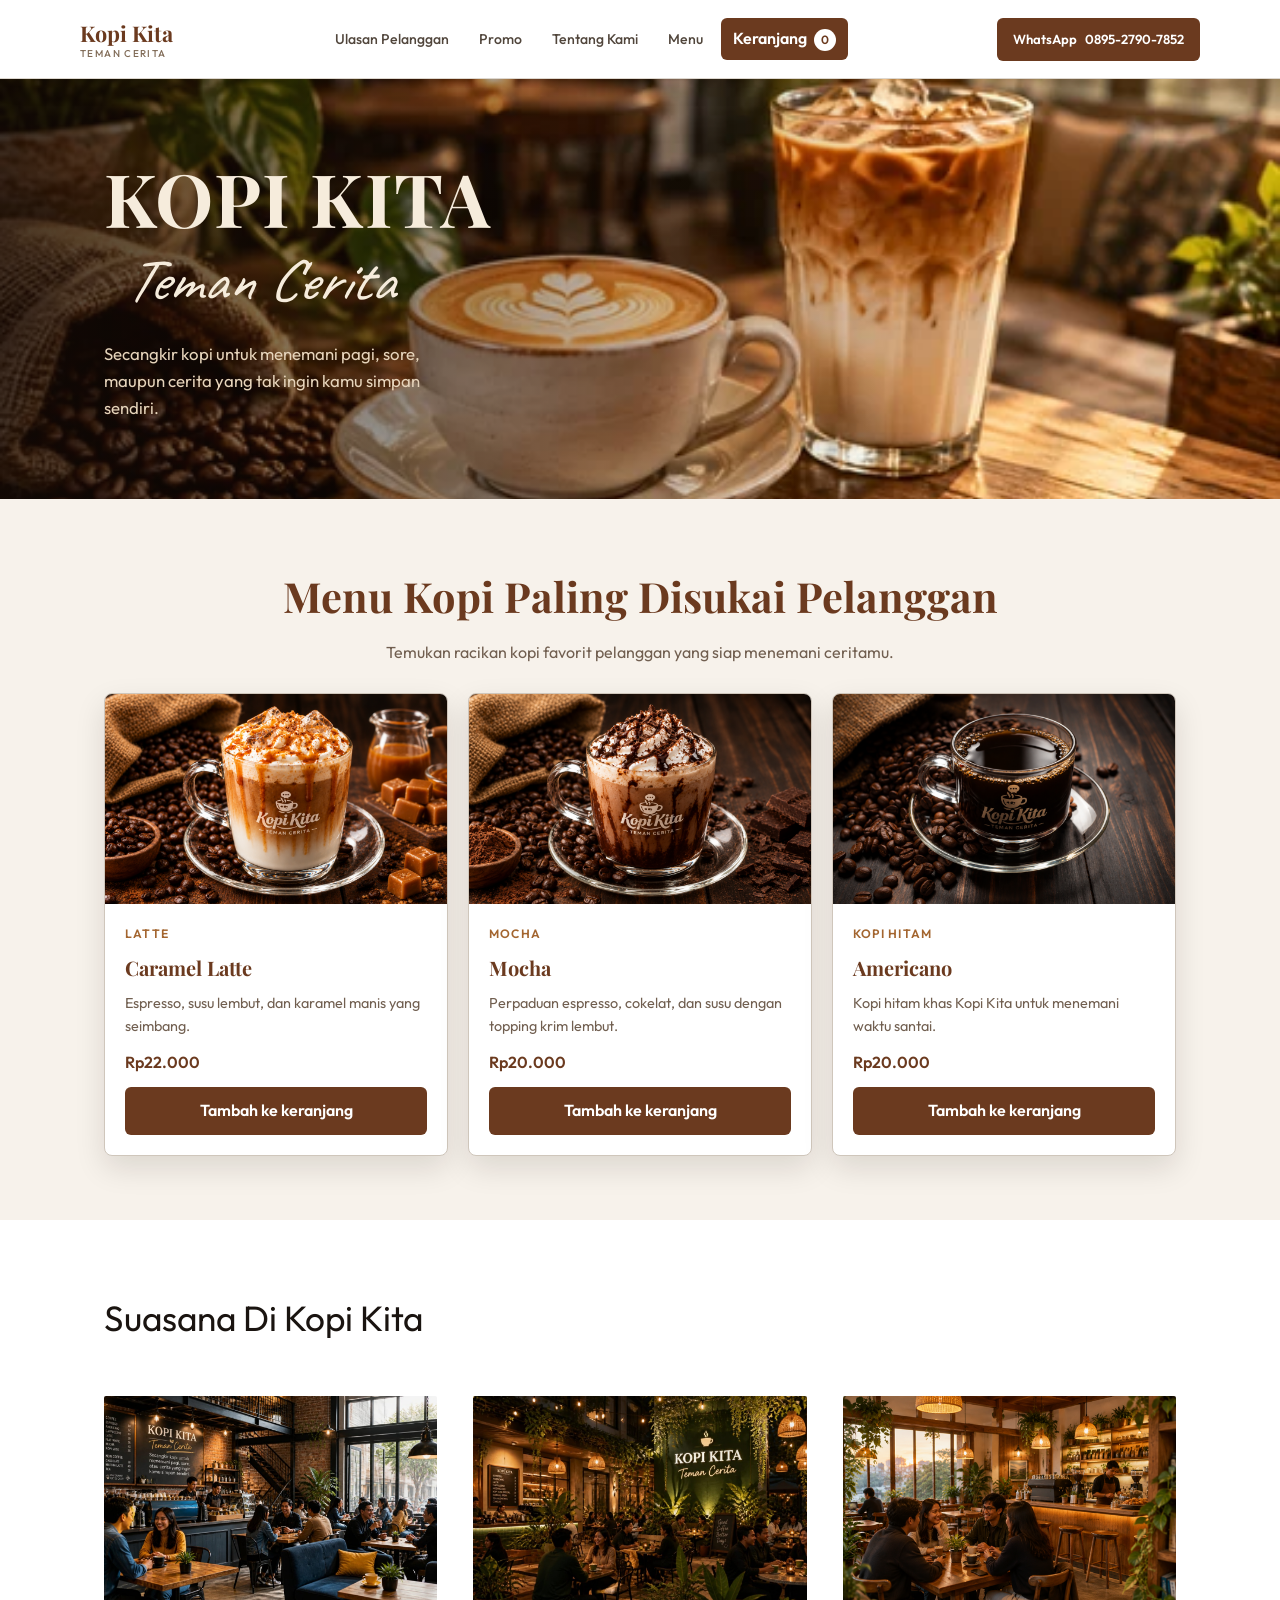
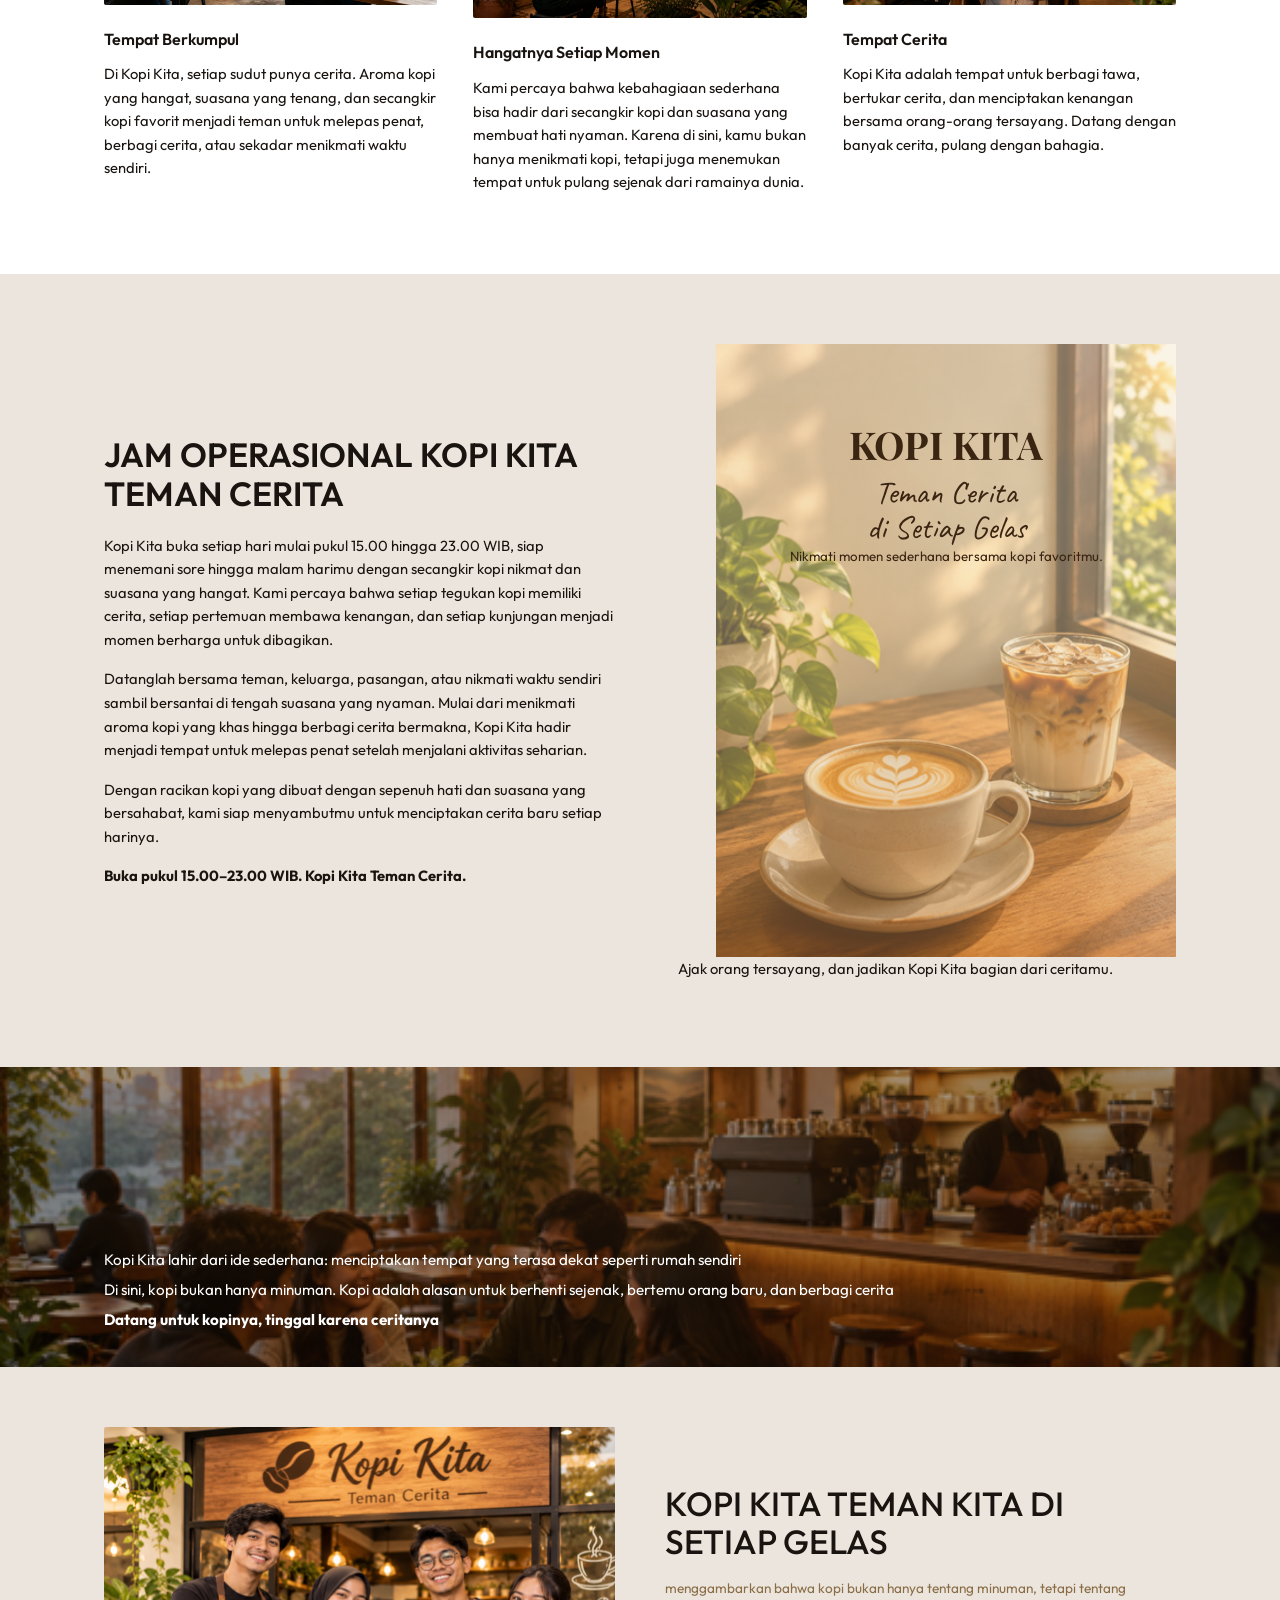
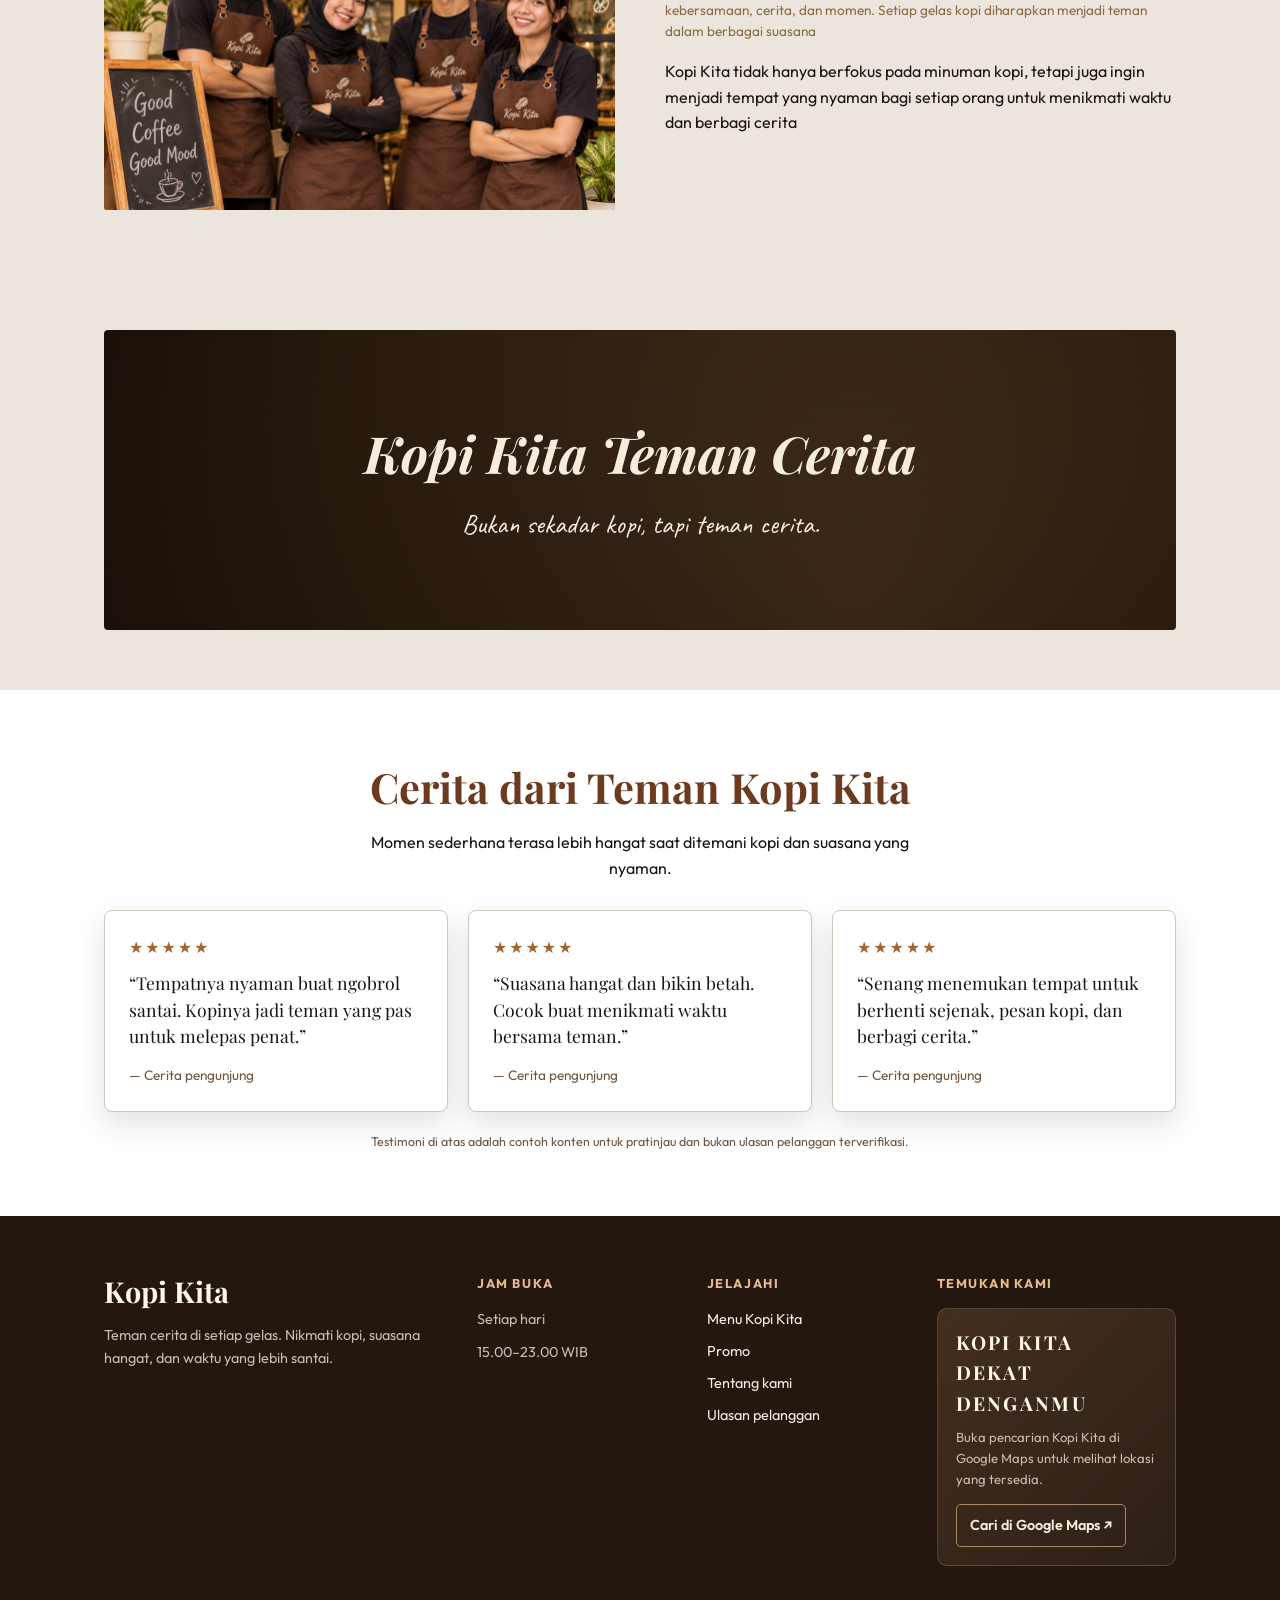
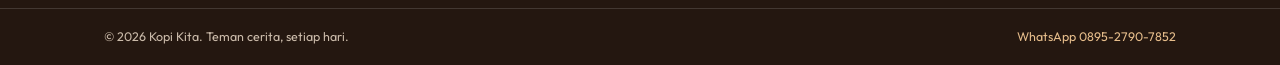
==== commit eed44fb7: "feat: update homepage cafe photos Co-authored-by: Copilot <223556219+Copilot@users.noreply.github.co" ====
--- a/index.html
+++ b/index.html
@@ -1042,8 +1042,8 @@
 
 <section class="home-menu" aria-labelledby="home-menu-title">
   <div class="wrap">
-    <h2 class="home-menu-heading" id="home-menu-title">Pilih Kopi Favoritmu</h2>
-    <p class="home-menu-intro">Pilih racikan yang menemani ceritamu. Tambahkan ke keranjang untuk melihat jumlah dan total pesanan.</p>
+    <h2 class="home-menu-heading" id="home-menu-title">Menu Kopi Paling Disukai Pelanggan</h2>
+    <p class="home-menu-intro">Temukan racikan kopi favorit pelanggan yang siap menemani ceritamu.</p>
     <div class="home-menu-grid">
       <article class="home-menu-card" data-product-id="kopi-susu-teman" data-product-name="Caramel Latte" data-product-price="22000">
         <img src="images/caramel-latte.png" alt="Caramel Latte dengan saus karamel dan krim di cangkir kaca" loading="lazy">
@@ -1082,8 +1082,8 @@
 <section class="suasana"><div class="wrap">
   <h2 data-reveal>Suasana Di Kopi Kita</h2>
   <div class="cols">
-    <article data-reveal><div class="ph"><img src="images/cafe-conversations.png" alt="Pelanggan berbincang menikmati suasana hangat di Kopi Kita" loading="lazy" onerror="this.style.display='none'"></div><h3>Tempat Berkumpul</h3><p>Di Kopi Kita, setiap sudut punya cerita. Aroma kopi yang hangat, suasana yang tenang, dan secangkir kopi favorit menjadi teman untuk melepas penat, berbagi cerita, atau sekadar menikmati waktu sendiri.</p></article>
-    <article data-reveal><div class="ph"><img src="images/hero.jpg" alt="Kopi Kita" loading="lazy" onerror="this.style.display='none'"></div><h3>Hangatnya Setiap Momen</h3><p>Kami percaya bahwa kebahagiaan sederhana bisa hadir dari secangkir kopi dan suasana yang membuat hati nyaman. Karena di sini, kamu bukan hanya menikmati kopi, tetapi juga menemukan tempat untuk pulang sejenak dari ramainya dunia.</p></article>
+    <article data-reveal><div class="ph"><img src="images/cafe-conversations.jpeg" alt="Suasana kafe Kopi Kita dengan pelanggan yang sedang berbincang" loading="lazy" onerror="this.style.display='none'"></div><h3>Tempat Berkumpul</h3><p>Di Kopi Kita, setiap sudut punya cerita. Aroma kopi yang hangat, suasana yang tenang, dan secangkir kopi favorit menjadi teman untuk melepas penat, berbagi cerita, atau sekadar menikmati waktu sendiri.</p></article>
+    <article data-reveal><div class="ph"><img src="images/cafe-moments.jpeg" alt="Suasana hangat dan nyaman di Kopi Kita saat malam hari" loading="lazy" onerror="this.style.display='none'"></div><h3>Hangatnya Setiap Momen</h3><p>Kami percaya bahwa kebahagiaan sederhana bisa hadir dari secangkir kopi dan suasana yang membuat hati nyaman. Karena di sini, kamu bukan hanya menikmati kopi, tetapi juga menemukan tempat untuk pulang sejenak dari ramainya dunia.</p></article>
     <article data-reveal><div class="ph"><img src="images/cafe.jpg" alt="Kopi Kita" loading="lazy" onerror="this.style.display='none'"></div><h3>Tempat Cerita</h3><p>Kopi Kita adalah tempat untuk berbagi tawa, bertukar cerita, dan menciptakan kenangan bersama orang-orang tersayang. Datang dengan banyak cerita, pulang dengan bahagia.</p></article>
   </div>
 </div></section>
